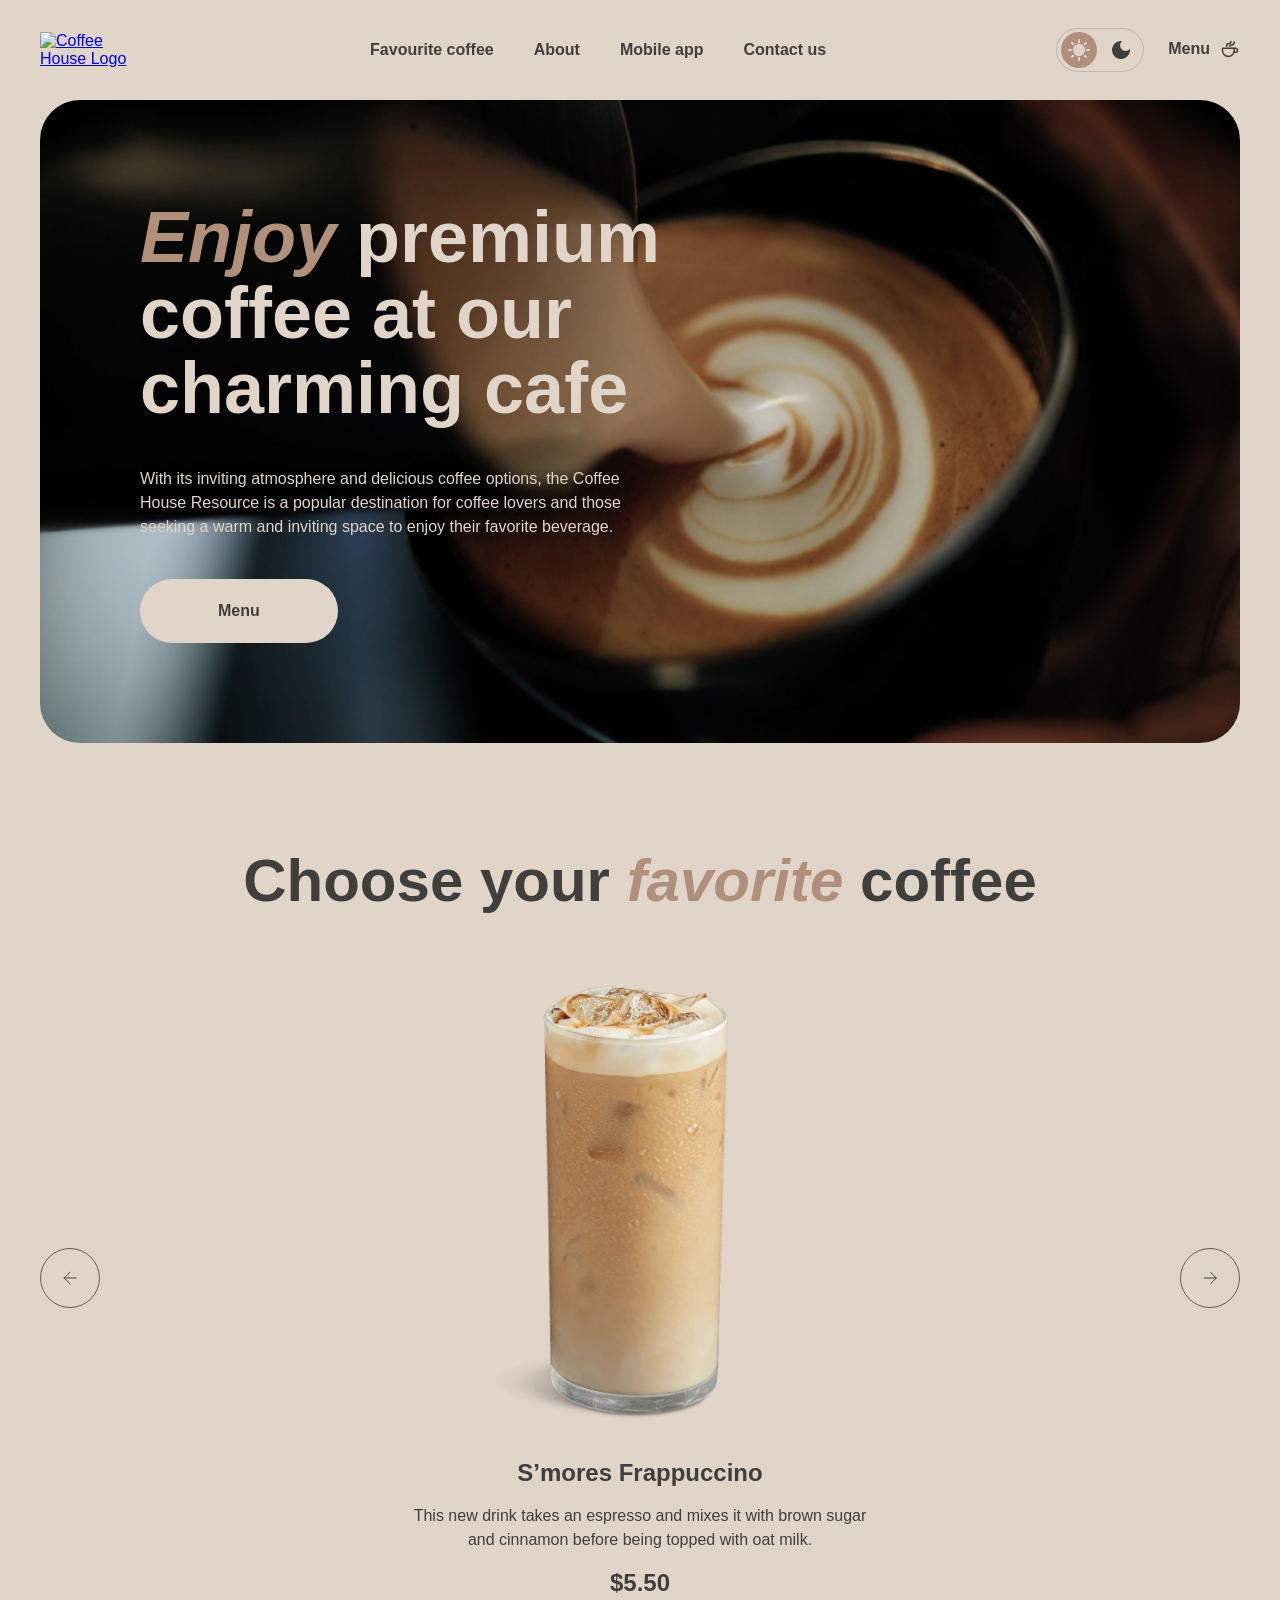
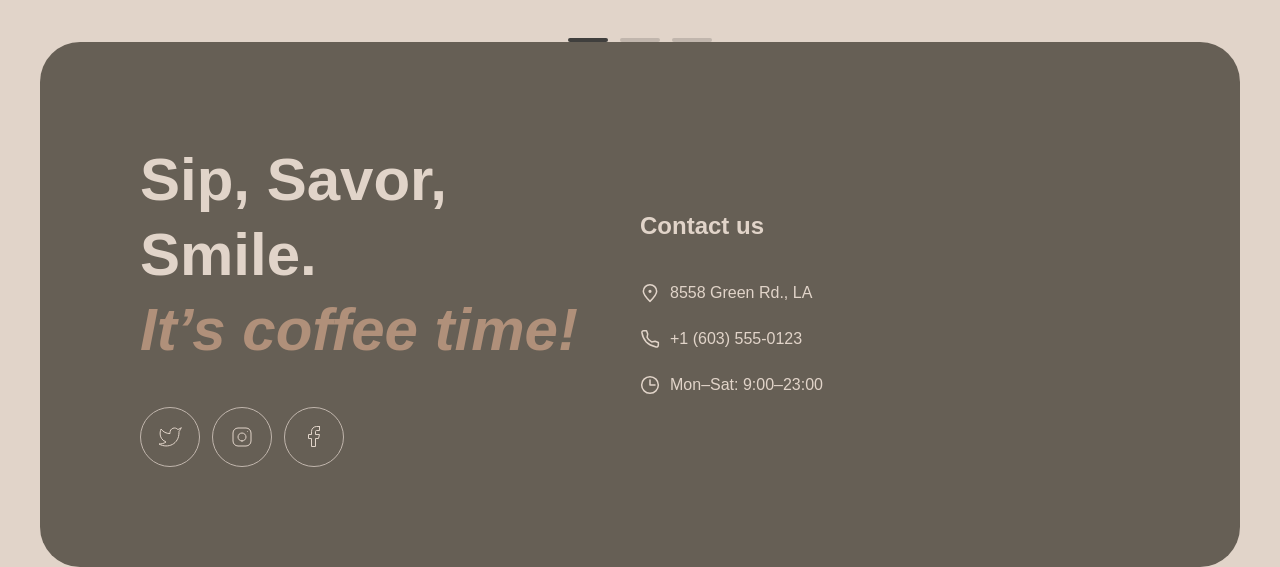
==== index.html @ 52bc0c77 "feat: add slider section" ====
<!doctype html>
<html lang="en">
  <head>
    <meta charset="UTF-8" />
    <meta name="viewport" content="width=device-width, initial-scale=1.0" />
    <title>Coffee House</title>

    <link rel="stylesheet" href="styles/modern-normalize.css" />
    <link rel="stylesheet" href="styles/style.css" />
  </head>
  <body>
    <header class="header container">
      <a href="index.html" class="header_logo">
        <img src="assets/header/logo.svg" alt="Coffee House Logo" />
      </a>

      <nav class="header_nav">
        <ul class="header_nav_list">
          <li class="header_nav_item">
            <a href="#favorite-coffee" class="header_nav_link"
              >Favourite coffee</a
            >
          </li>
          <li class="header_nav_item">
            <a href="#about" class="header_nav_link">About</a>
          </li>
          <li class="header_nav_item">
            <a href="#mobile-app" class="header_nav_link">Mobile app</a>
          </li>
          <li class="header_nav_item">
            <a href="#contacts" class="header_nav_link">Contact us</a>
          </li>
        </ul>
      </nav>

      <div class="header_controls">
        <div
          class="header_theme_switcher"
          role="radiogroup"
          aria-label="Color theme"
        >
          <button
            type="button"
            role="radio"
            aria-checked="true"
            class="header_theme_switcher_btn light_theme_btn"
            aria-label="Light theme"
          >
            <svg
              width="22"
              height="22"
              viewBox="0 0 22 22"
              fill="none"
              xmlns="http://www.w3.org/2000/svg"
            >
              <path
                d="M10 3V1C10 0.45 10.45 0 11 0C11.55 0 12 0.45 12 1V3C12 3.55 11.55 4 11 4C10.45 4 10 3.55 10 3ZM17.36 6.05L18.77 4.63C19.16 4.24 19.16 3.61 18.77 3.22C18.38 2.83 17.75 2.83 17.36 3.22L15.95 4.64C15.56 5.03 15.56 5.66 15.95 6.05C16.34 6.44 16.97 6.44 17.36 6.05ZM21 10H19C18.45 10 18 10.45 18 11C18 11.55 18.45 12 19 12H21C21.55 12 22 11.55 22 11C22 10.45 21.55 10 21 10ZM11 18C10.45 18 10 18.45 10 19V21C10 21.55 10.45 22 11 22C11.55 22 12 21.55 12 21V19C12 18.45 11.55 18 11 18ZM4.64 6.05L3.22 4.64C2.83 4.25 2.83 3.61 3.22 3.23C3.61 2.85 4.25 2.84 4.63 3.23L6.04 4.64C6.43 5.03 6.43 5.67 6.04 6.05C5.65 6.43 5.02 6.44 4.64 6.05ZM15.95 15.95C15.56 16.34 15.56 16.98 15.95 17.36L17.36 18.77C17.75 19.16 18.39 19.16 18.77 18.77C19.16 18.38 19.16 17.74 18.77 17.36L17.36 15.95C16.98 15.56 16.34 15.56 15.95 15.95ZM1 12H3C3.55 12 4 11.55 4 11C4 10.45 3.55 10 3 10H1C0.45 10 0 10.45 0 11C0 11.55 0.45 12 1 12ZM4.64 18.78L6.05 17.37C6.44 16.98 6.44 16.34 6.05 15.96C5.66 15.58 5.02 15.57 4.64 15.96L3.23 17.37C2.84 17.76 2.84 18.4 3.23 18.78C3.61 19.17 4.25 19.17 4.64 18.78ZM11 5C7.69 5 5 7.69 5 11C5 14.31 7.69 17 11 17C14.31 17 17 14.31 17 11C17 7.69 14.31 5 11 5Z"
                fill="currentColor"
              />
            </svg>
          </button>
          <button
            type="button"
            role="radio"
            aria-checked="false"
            class="header_theme_switcher_btn dark_theme_btn"
            aria-label="Dark theme"
          >
            <svg
              width="18"
              height="18"
              viewBox="0 0 18 18"
              fill="none"
              xmlns="http://www.w3.org/2000/svg"
            >
              <path
                d="M9 0C4.03 0 0 4.03 0 9C0 13.97 4.03 18 9 18C13.97 18 18 13.97 18 9C18 8.54 17.96 8.08 17.9 7.64C16.92 9.01 15.32 9.9 13.5 9.9C10.52 9.9 8.1 7.48 8.1 4.5C8.1 2.69 8.99 1.08 10.36 0.0999999C9.92 0.0399999 9.46 0 9 0Z"
                fill="currentColor"
              />
            </svg>
          </button>
        </div>

        <a href="catalog.html" class="header_menu_btn">
          <span class="menu_btn_text">Menu</span>
          <svg
            xmlns="http://www.w3.org/2000/svg"
            width="20"
            height="20"
            viewBox="0 0 20 20"
            fill="none"
          >
            <path
              d="M14.167 9.76667V11.6667C14.167 14.8883 11.5553 17.5 8.33366 17.5C5.112 17.5 2.50033 14.8883 2.50033 11.6667V9.76667C2.50033 9.4353 2.76896 9.16667 3.10033 9.16667H13.567C13.8984 9.16667 14.167 9.4353 14.167 9.76667Z"
              stroke="currentColor"
              stroke-width="1.5"
              stroke-linecap="round"
              stroke-linejoin="round"
            />
            <path
              d="M10.0003 7.50008C10.0003 6.66675 10.5956 5.83341 11.786 5.83341C13.101 5.83341 14.167 4.76743 14.167 3.45246V2.91675"
              stroke="currentColor"
              stroke-width="1.5"
              stroke-linecap="round"
              stroke-linejoin="round"
            />
            <path
              d="M6.66634 7.5V7.08333C6.66634 5.70262 7.78563 4.58333 9.16634 4.58333C10.0868 4.58333 10.833 3.83714 10.833 2.91667V2.5"
              stroke="currentColor"
              stroke-width="1.5"
              stroke-linecap="round"
              stroke-linejoin="round"
            />
            <path
              d="M13.333 9.16675H15.4163C16.5669 9.16675 17.4997 10.0995 17.4997 11.2501C17.4997 12.4007 16.5669 13.3334 15.4163 13.3334H14.1663"
              stroke="currentColor"
              stroke-width="1.5"
              stroke-linecap="round"
              stroke-linejoin="round"
            />
          </svg>
        </a>

        <button type="button" class="header_burger_btn" aria-label="Open menu">
          <svg
            width="42"
            height="42"
            viewBox="1 1 42 42"
            fill="none"
            xmlns="http://www.w3.org/2000/svg"
          >
            <path
              d="M14 18H30"
              stroke="currentColor"
              stroke-width="1.5"
              stroke-linecap="round"
              stroke-linejoin="round"
            />
            <path
              d="M14 26H30"
              stroke="currentColor"
              stroke-width="1.5"
              stroke-linecap="round"
              stroke-linejoin="round"
            />
          </svg>
        </button>
      </div>
    </header>

    <main class="main container">
      <section class="hero">
        <h1 class="hero_title"><em class="accent">Enjoy</em> premium coffee at our charming cafe</h1>
        <p class="hero_text">
          With its inviting atmosphere and delicious coffee options, the Coffee
          House Resource is a popular destination for coffee lovers and those
          seeking a warm and inviting space to enjoy their favorite beverage.
        </p>
        <a href="catalog.html" class="hero_btn">Menu</a>
      </section>

      <section class="slider" id="favorite-coffee">
        <h2 class="slider_title">
          Choose your <em class="accent">favorite</em> coffee
        </h2>
        <div class="slider_box">
          <button type="button" class="slider_arrow" aria-label="Previous coffee">
            <svg
              width="60"
              height="60"
              viewBox="0 0 60 60"
              fill="none"
              xmlns="http://www.w3.org/2000/svg"
            >
              <path
                d="M36.5 30H24M30 36L24 30L30 24"
                stroke="currentColor"
                stroke-linecap="round"
                stroke-linejoin="round"
              />
            </svg>
          </button>
          <div class="slider_card">
            <img
              class="slider_img"
              src="assets/slider/coffee-slider-1.png"
              alt="S’mores Frappuccino"
            />
            <h3 class="slider_name">S’mores Frappuccino</h3>
            <p class="slider_text">
              This new drink takes an espresso and mixes it with brown sugar
              and cinnamon before being topped with oat milk.
            </p>
            <p class="slider_price">$5.50</p>
          </div>
          <button type="button" class="slider_arrow" aria-label="Next coffee">
            <svg
              width="60"
              height="60"
              viewBox="0 0 60 60"
              fill="none"
              xmlns="http://www.w3.org/2000/svg"
            >
              <path
                d="M24 30H36.5M30.5 36L36.5 30L30.5 24"
                stroke="currentColor"
                stroke-linecap="round"
                stroke-linejoin="round"
              />
            </svg>
          </button>
        </div>
        <div class="slider_pagination">
          <span class="slider_control slider_control-active"></span>
          <span class="slider_control"></span>
          <span class="slider_control"></span>
        </div>
      </section>
    </main>

    <footer class="footer" id="contacts">
      <div class="first_column">
        <div class="title">Sip, Savor, Smile.</div>
        <div class="sub_title">It’s coffee time!</div>

        <ul class="social_list">
          <li class="social_item">
            <a
              href="https://twitter.com"
              target="_blank"
              aria-label="Twitter"
              class="social_link"
              ><svg
                xmlns="http://www.w3.org/2000/svg"
                width="24"
                height="24"
                viewBox="0 0 24 24"
                fill="none"
              >
                <path
                  d="M23 3.01006C23 3.01006 20.9821 4.20217 19.86 4.54006C19.2577 3.84757 18.4573 3.35675 17.567 3.13398C16.6767 2.91122 15.7395 2.96725 14.8821 3.29451C14.0247 3.62177 13.2884 4.20446 12.773 4.96377C12.2575 5.72309 11.9877 6.62239 12 7.54006V8.54006C10.2426 8.58562 8.50127 8.19587 6.93101 7.4055C5.36074 6.61513 4.01032 5.44869 3 4.01006C3 4.01006 -1 13.0101 8 17.0101C5.94053 18.408 3.48716 19.109 1 19.0101C10 24.0101 21 19.0101 21 7.51006C20.9991 7.23151 20.9723 6.95365 20.92 6.68006C21.9406 5.67355 23 3.01006 23 3.01006Z"
                  stroke="#E1D4C9"
                  stroke-linecap="round"
                  stroke-linejoin="round"
                /></svg
            ></a>
          </li>
          <li class="social_item">
            <a
              href="https://www.instagram.com"
              target="_blank"
              aria-label="Instagram"
              class="social_link"
              ><svg
                xmlns="http://www.w3.org/2000/svg"
                width="24"
                height="24"
                viewBox="0 0 24 24"
                fill="none"
              >
                <path
                  d="M12 16C14.2091 16 16 14.2091 16 12C16 9.79086 14.2091 8 12 8C9.79086 8 8 9.79086 8 12C8 14.2091 9.79086 16 12 16Z"
                  stroke="#E1D4C9"
                  stroke-linecap="round"
                  stroke-linejoin="round"
                />
                <path
                  d="M3 16V8C3 5.23858 5.23858 3 8 3H16C18.7614 3 21 5.23858 21 8V16C21 18.7614 18.7614 21 16 21H8C5.23858 21 3 18.7614 3 16Z"
                  stroke="#E1D4C9"
                />
                <path
                  d="M17.5 6.51L17.51 6.49889"
                  stroke="#E1D4C9"
                  stroke-linecap="round"
                  stroke-linejoin="round"
                /></svg
            ></a>
          </li>
          <li class="social_item">
            <a
              href="https://www.facebook.com"
              target="_blank"
              aria-label="Facebook"
              class="social_link"
              ><svg
                xmlns="http://www.w3.org/2000/svg"
                width="12"
                height="21"
                viewBox="0 0 12 21"
                fill="none"
              >
                <path
                  d="M11.5 0.5H8.5C7.17392 0.5 5.90215 1.02678 4.96447 1.96447C4.02678 2.90215 3.5 4.17392 3.5 5.5V8.5H0.5V12.5H3.5V20.5H7.5V12.5H10.5L11.5 8.5H7.5V5.5C7.5 5.23478 7.60536 4.98043 7.79289 4.79289C7.98043 4.60536 8.23478 4.5 8.5 4.5H11.5V0.5Z"
                  stroke="#E1D4C9"
                  stroke-linecap="round"
                  stroke-linejoin="round"
                /></svg
            ></a>
          </li>
        </ul>
      </div>
      <div class="second_column">
        <div class="contacts_title">Contact us</div>
        <ul class="contacts_list">
          <li class="contacts_item">
            <a
              href="https://maps.google.com/?q=8558+Green+Rd.,+LA"
              target="_blank"
              class="contacts_link"
              ><svg
                xmlns="http://www.w3.org/2000/svg"
                width="20"
                height="20"
                viewBox="0 0 20 20"
                fill="none"
              >
                <path
                  d="M16.6663 8.33329C16.6663 12.0152 9.99967 18.3333 9.99967 18.3333C9.99967 18.3333 3.33301 12.0152 3.33301 8.33329C3.33301 4.65139 6.31778 1.66663 9.99967 1.66663C13.6816 1.66663 16.6663 4.65139 16.6663 8.33329Z"
                  stroke="#E1D4C9"
                  stroke-width="1.5"
                />
                <path
                  d="M10.0003 9.16667C10.4606 9.16667 10.8337 8.79357 10.8337 8.33333C10.8337 7.8731 10.4606 7.5 10.0003 7.5C9.54009 7.5 9.16699 7.8731 9.16699 8.33333C9.16699 8.79357 9.54009 9.16667 10.0003 9.16667Z"
                  fill="#E1D4C9"
                  stroke="#E1D4C9"
                  stroke-width="1.5"
                  stroke-linecap="round"
                  stroke-linejoin="round"
                />
              </svg>
              <span class="contacts_text">8558 Green Rd., LA</span></a
            >
          </li>
          <li class="contacts_item">
            <a href="tel:+380000000000" class="contacts_link"
              ><svg
                xmlns="http://www.w3.org/2000/svg"
                width="20"
                height="20"
                viewBox="0 0 20 20"
                fill="none"
              >
                <path
                  d="M15.0984 12.2516L11.6665 12.9166C9.34845 11.7531 7.91654 10.4166 7.08321 8.33329L7.72483 4.89154L6.51197 1.66663L3.72946 1.66663C2.60191 1.66663 1.71466 2.59958 1.90108 3.71161C2.29888 6.08454 3.37231 10.0391 6.24987 12.9166C9.27338 15.9401 13.5661 17.3318 16.1378 17.9288C17.299 18.1983 18.3332 17.2908 18.3332 16.0988L18.3332 13.4843L15.0984 12.2516Z"
                  stroke="#E1D4C9"
                  stroke-width="1.5"
                  stroke-linecap="round"
                  stroke-linejoin="round"
                /></svg
              ><span class="contacts_text">+1 (603) 555-0123</span></a
            >
          </li>
          <li class="contacts_item">
            <svg
              xmlns="http://www.w3.org/2000/svg"
              width="20"
              height="20"
              viewBox="0 0 20 20"
              fill="none"
            >
              <g clip-path="url(#clip0_217_1736)">
                <path
                  d="M10 5L10 10L15 10"
                  stroke="#E1D4C9"
                  stroke-width="1.5"
                  stroke-linecap="round"
                  stroke-linejoin="round"
                />
                <path
                  d="M10.0003 18.3333C14.6027 18.3333 18.3337 14.6023 18.3337 9.99996C18.3337 5.39759 14.6027 1.66663 10.0003 1.66663C5.39795 1.66663 1.66699 5.39759 1.66699 9.99996C1.66699 14.6023 5.39795 18.3333 10.0003 18.3333Z"
                  stroke="#E1D4C9"
                  stroke-width="1.5"
                  stroke-linecap="round"
                  stroke-linejoin="round"
                />
              </g>
              <defs>
                <clipPath id="clip0_217_1736">
                  <rect width="20" height="20" fill="white" />
                </clipPath>
              </defs></svg
            ><span class="contacts_text">Mon–Sat: 9:00–23:00</span>
          </li>
        </ul>
      </div>
    </footer>
  </body>
</html>
---- styles/style.css ----
/* normalize margins */
h1,
h2,
h3,
h4,
p {
  margin: 0;
}

button {
  padding: 0;
}

/* Light theme - default */
:root {
  /* text */
  --text-primary: #403f3d;
  --text-inverse: #e1d4c9;
  --text-accent: #b0907a;

  /* bg */
  --bg-page: #e1d4c9;
  --bg-container: #665f55;
  --bg-overlay: rgba(64, 63, 61, 0.8);

  /* border */
  --border-primary: #c1b6ad;
  --border-inverse: #665f55;

  /* typography */
  --font-main: "Inter", sans-serif;
  --fw-normal: 400;
  --fw-semibold: 600;

  --fs-h1: 72px;
  --lh-h1: 105%;
  --fs-h2: 60px;
  --lh-h2: 125%;
  --fs-h3: 24px;
  --lh-h3: 125%;
  --fs-body: 16px;
  --lh-body: 150%;
  --fs-caption: 10px;
  --lh-caption: 140%;
  --fs-burger: 32px;
  --lh-burger: 125%;

  color-scheme: light;
}

/* dark */
[data-theme="dark"] {
  --text-primary: #e1d4c9;
  --text-inverse: #e1d4c9;
  --text-accent: #b0907a;

  --bg-page: #292826;
  --bg-container: #403f3d;
  --bg-overlay: rgba(41, 40, 38, 0.8);

  --border-primary: #665f55;
  --border-inverse: #c1b6ad;

  color-scheme: dark;
}

html {
  scroll-behavior: smooth;
}

body {
  font-family: var(--font-main);
  font-weight: var(--fw-normal);
  background-color: var(--bg-page);
  color: var(--text-primary);
}

.container {
  max-width: 1440px;
  margin: 0 auto;
  padding: 0 40px;
}

/* Header */

header {
  display: flex;
  justify-content: space-between;
  align-items: center;
  height: 100px;
}

.header_logo img {
  width: 100px;
  display: block;
}

.header_nav ul {
  display: flex;
  list-style: none;
  gap: 40px;
  padding: 0;
  margin: 0;
}

header .header_nav ul li a {
  text-decoration: none;
  color: var(--text-primary);
  font-size: var(--fs-body);
  line-height: var(--lh-body);
  font-weight: var(--fw-semibold);
}

header .header_nav ul li a:hover {
  text-decoration: underline;
  text-decoration-thickness: 2px;
  text-underline-offset: 5px;
}

.header_controls {
  display: flex;
  align-items: center;
  gap: 24px;
}

header .header_theme_switcher {
  display: flex;
  justify-content: space-between;
  border: 1px solid var(--border-primary);
  border-radius: 22px;
  align-items: center;
  width: 88px;
  height: 44px;
  padding: 4px;
}

header .header_theme_switcher button {
  display: grid;
  place-items: center;
  width: 36px;
  height: 36px;
  border-radius: 50%;
  background-color: transparent;
  border: none;
  color: var(--text-primary);
  cursor: pointer;
  transition:
    background-color 0.3s,
    color 0.3s;
}

header .header_theme_switcher button:hover:not([aria-checked="true"]) {
  background-color: var(--bg-container);
  color: var(--text-inverse);
}

header .header_theme_switcher button[aria-checked="true"] {
  background-color: var(--text-accent);
  color: var(--text-inverse);
}

.header_menu_btn {
  display: flex;
  align-items: center;
  gap: 10px;
  color: var(--text-primary);
  text-decoration: none;
  border-bottom: 2px solid transparent;
}

.header_menu_btn:hover {
  border-bottom-color: currentColor;
}

.menu_btn_text {
  font-size: var(--fs-body);
  line-height: var(--lh-body);
  font-weight: var(--fw-semibold);
}

/* Footer */

.footer {
  display: flex;
  justify-content: space-between;
  min-height: 450px;
  width: calc(100% - 80px);
  max-width: 1360px;
  margin: 0 auto;
  background-color: var(--bg-container);
  border-radius: 40px;
  align-items: center;
  padding: 100px;
}

footer .first_column,
footer .second_column {
  width: 530px;
}

footer .first_column .title {
  font-size: var(--fs-h2);
  line-height: var(--lh-h2);
  font-weight: var(--fw-semibold);
  color: var(--text-inverse);
}

footer .first_column .sub_title {
  font-size: var(--fs-h2);
  line-height: var(--lh-h2);
  font-weight: var(--fw-semibold);
  font-style: italic;
  color: var(--text-accent);
}

.contacts_title {
  font-size: var(--fs-h3);
  line-height: var(--lh-h3);
  font-weight: var(--fw-semibold);
  color: var(--text-inverse);
}

.contacts_list {
  display: flex;
  flex-direction: column;
  gap: 20px;
  margin: 40px 0 0;
  padding: 0;
  list-style: none;
}

.contacts_item {
  display: flex;
  align-items: center;
  gap: 10px;
  color: var(--text-inverse);
}

.contacts_link {
  display: flex;
  align-items: center;
  gap: 10px;
  color: var(--text-inverse);
  text-decoration: none;
  border-bottom: 2px solid transparent;
}

.contacts_link:hover {
  border-bottom-color: currentColor;
}

.contacts_text {
  font-size: var(--fs-body);
  line-height: var(--lh-body);
}

.social_list {
  display: flex;
  list-style: none;
  gap: 12px;
  margin: 40px 0 0;
  padding: 0;
}

.social_list li a {
  display: grid;
  place-items: center;
  border: 1px solid var(--border-primary);
  border-radius: 50%;
  width: 60px;
  height: 60px;
  transition:
    background-color 0.3s,
    border-color 0.3s;
}

.social_list li a:hover {
  background-color: var(--text-accent);
  border-color: var(--text-accent);
}

/* Hero */

.hero {
  display: flex;
  flex-direction: column;
  align-items: flex-start;
  gap: 40px;
  padding: 100px;
  border-radius: 40px;
  background: var(--bg-container) url("../assets/hero/hero-bg.jpg") center / cover no-repeat;
}

.hero_title {
  width: 100%;
  max-width: 530px;
  font-size: var(--fs-h1);
  line-height: var(--lh-h1);
  font-weight: var(--fw-semibold);
  color: var(--text-inverse);
}

.accent {
  font-style: italic;
  color: var(--text-accent);
}

.hero_text {
  width: 100%;
  max-width: 530px;
  font-size: var(--fs-body);
  line-height: var(--lh-body);
  color: var(--text-inverse);
}

.hero_btn {
  padding: 20px 78px;
  border-radius: 32px;
  background-color: var(--text-inverse);
  color: var(--text-primary);
  font-size: var(--fs-body);
  line-height: var(--lh-body);
  font-weight: var(--fw-semibold);
  text-decoration: none;
  cursor: pointer;
}

/* Slider */

.slider {
  display: flex;
  flex-direction: column;
  align-items: center;
  margin-top: 100px;
}

.slider_title {
  font-size: var(--fs-h2);
  line-height: var(--lh-h2);
  font-weight: var(--fw-semibold);
  color: var(--text-primary);
  text-align: center;
}

.slider_box {
  display: flex;
  justify-content: space-between;
  align-items: center;
  width: 100%;
  margin-top: 40px;
}

.slider_card {
  display: flex;
  flex-direction: column;
  align-items: center;
  width: 480px;
  text-align: center;
}

.slider_img {
  width: 480px;
  height: 480px;
}

.slider_name {
  margin-top: 20px;
  font-size: var(--fs-h3);
  line-height: var(--lh-h3);
  font-weight: var(--fw-semibold);
  color: var(--text-primary);
}

.slider_text {
  margin-top: 16px;
  font-size: var(--fs-body);
  line-height: var(--lh-body);
  color: var(--text-primary);
}

.slider_price {
  margin-top: 16px;
  font-size: var(--fs-h3);
  line-height: var(--lh-h3);
  font-weight: var(--fw-semibold);
  color: var(--text-primary);
}

.slider_arrow {
  display: grid;
  place-items: center;
  width: 60px;
  height: 60px;
  border: 1px solid var(--border-inverse);
  border-radius: 50%;
  background-color: transparent;
  color: var(--text-primary);
  cursor: pointer;
  transition:
    background-color 0.3s,
    border-color 0.3s,
    color 0.3s;
}

.slider_arrow svg {
  width: 100%;
  height: 100%;
  display: block;
}

.slider_arrow:hover {
  background-color: var(--bg-container);
  border-color: var(--bg-container);
  color: var(--text-inverse);
}

.slider_pagination {
  display: flex;
  gap: 12px;
  margin-top: 40px;
}

.slider_control {
  width: 40px;
  height: 4px;
  border-radius: 2px;
  background-color: var(--border-primary);
}

.slider_control-active {
  background-color: var(--text-primary);
}

/* adaptive */

.header_burger_btn {
  display: none;
  place-items: center;
  width: 44px;
  height: 44px;
  border: 1px solid var(--border-inverse);
  border-radius: 50%;
  background-color: transparent;
  color: var(--text-primary);
  cursor: pointer;
}

@media (max-width: 768px) {
  .header_nav,
  .header_menu_btn {
    display: none;
  }

  .header_burger_btn {
    display: grid;
  }

  header .header_theme_switcher {
    width: 104px;
    height: 52px;
    border-radius: 26px;
  }

  header .header_theme_switcher button {
    width: 44px;
    height: 40px;
    border-radius: 20px;
  }

  .hero {
    padding: 100px 60px;
  }

  .footer {
    flex-direction: column;
    justify-content: flex-start;
    align-items: stretch;
    gap: 100px;
    padding: 100px 60px 80px;
  }

  footer .first_column,
  footer .second_column {
    width: 100%;
  }
}

@media (max-width: 380px) {
  :root {
    --fs-h1: 42px;
    --lh-h1: 115%;
    --fs-h2: 32px;
  }

  .container {
    padding: 0 16px;
  }

  .header_controls {
    gap: 12px;
  }

  .slider_arrow {
    display: none;
  }

  .slider_card {
    width: 100%;
  }

  .slider_img {
    width: 100%;
    height: auto;
  }

  .hero {
    padding: 60px 16px;
  }

  .footer {
    width: calc(100% - 32px);
    padding: 60px 16px 64px;
  }
}
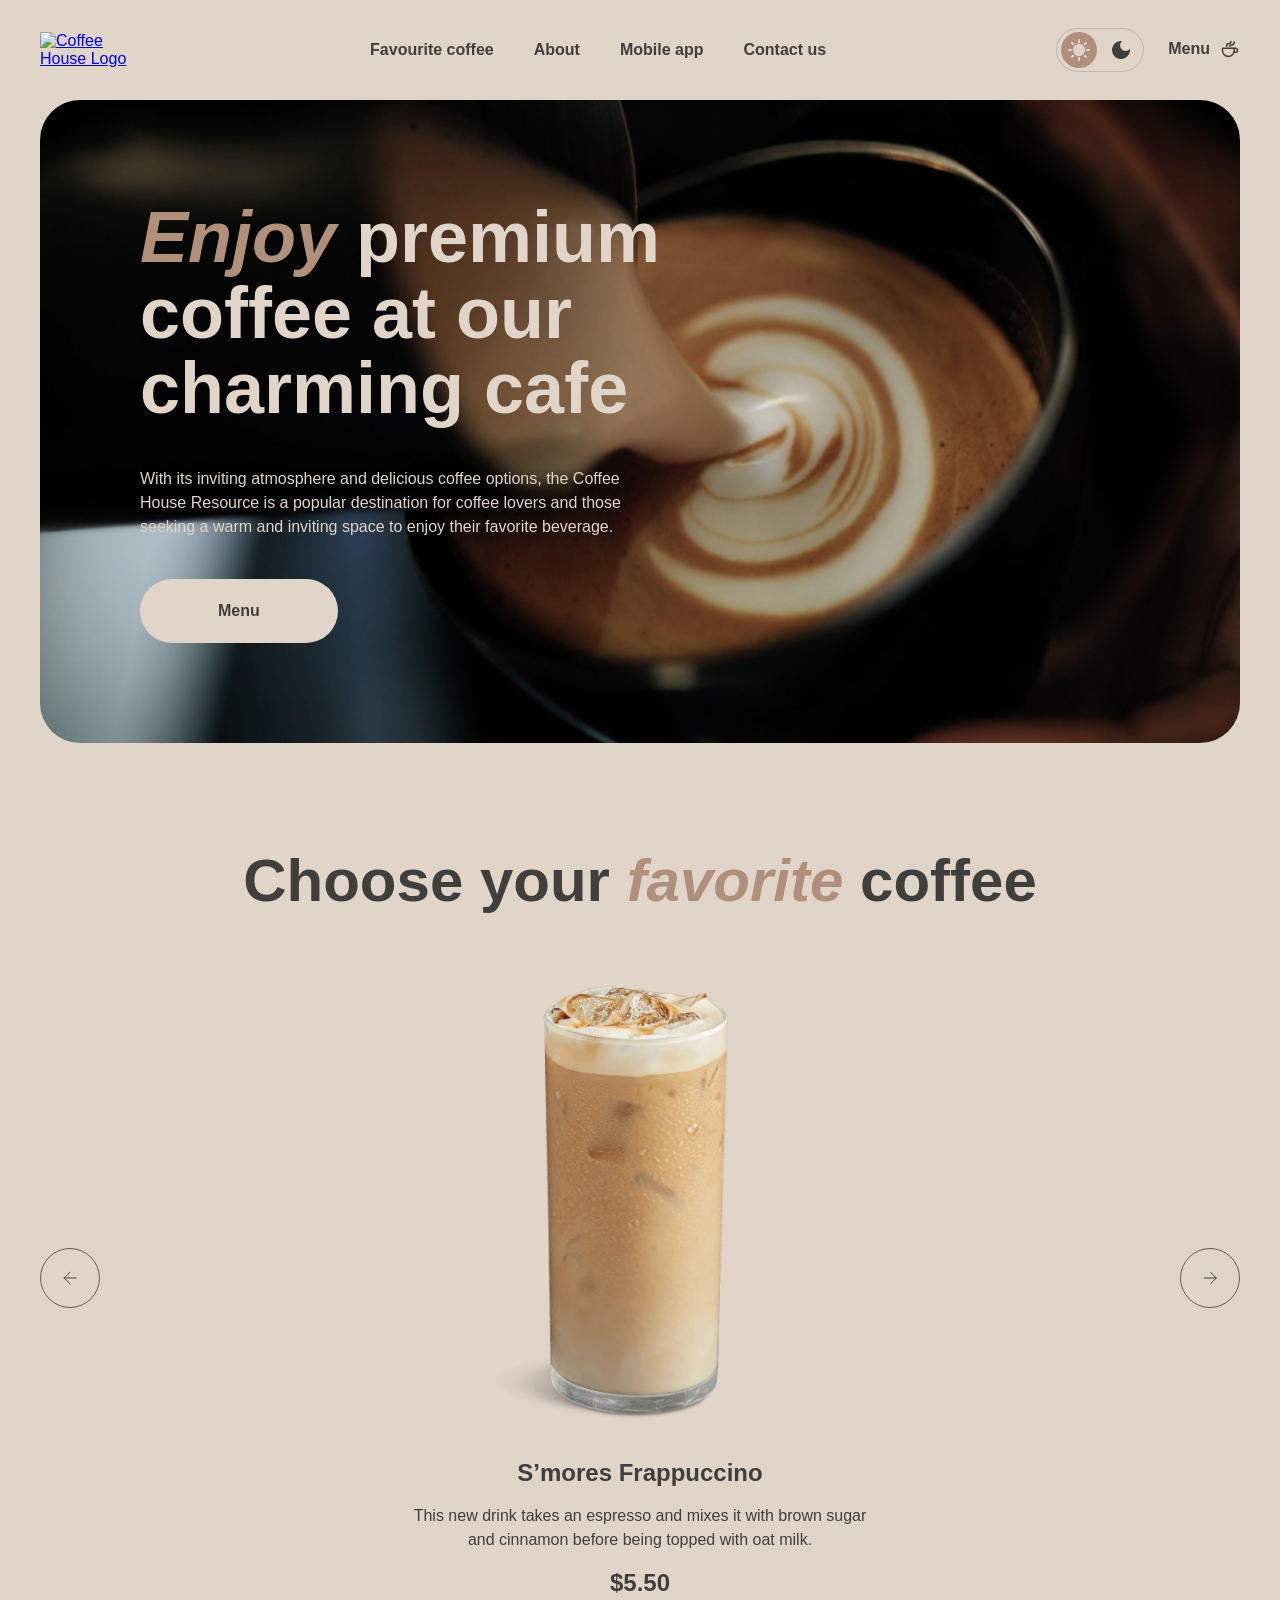
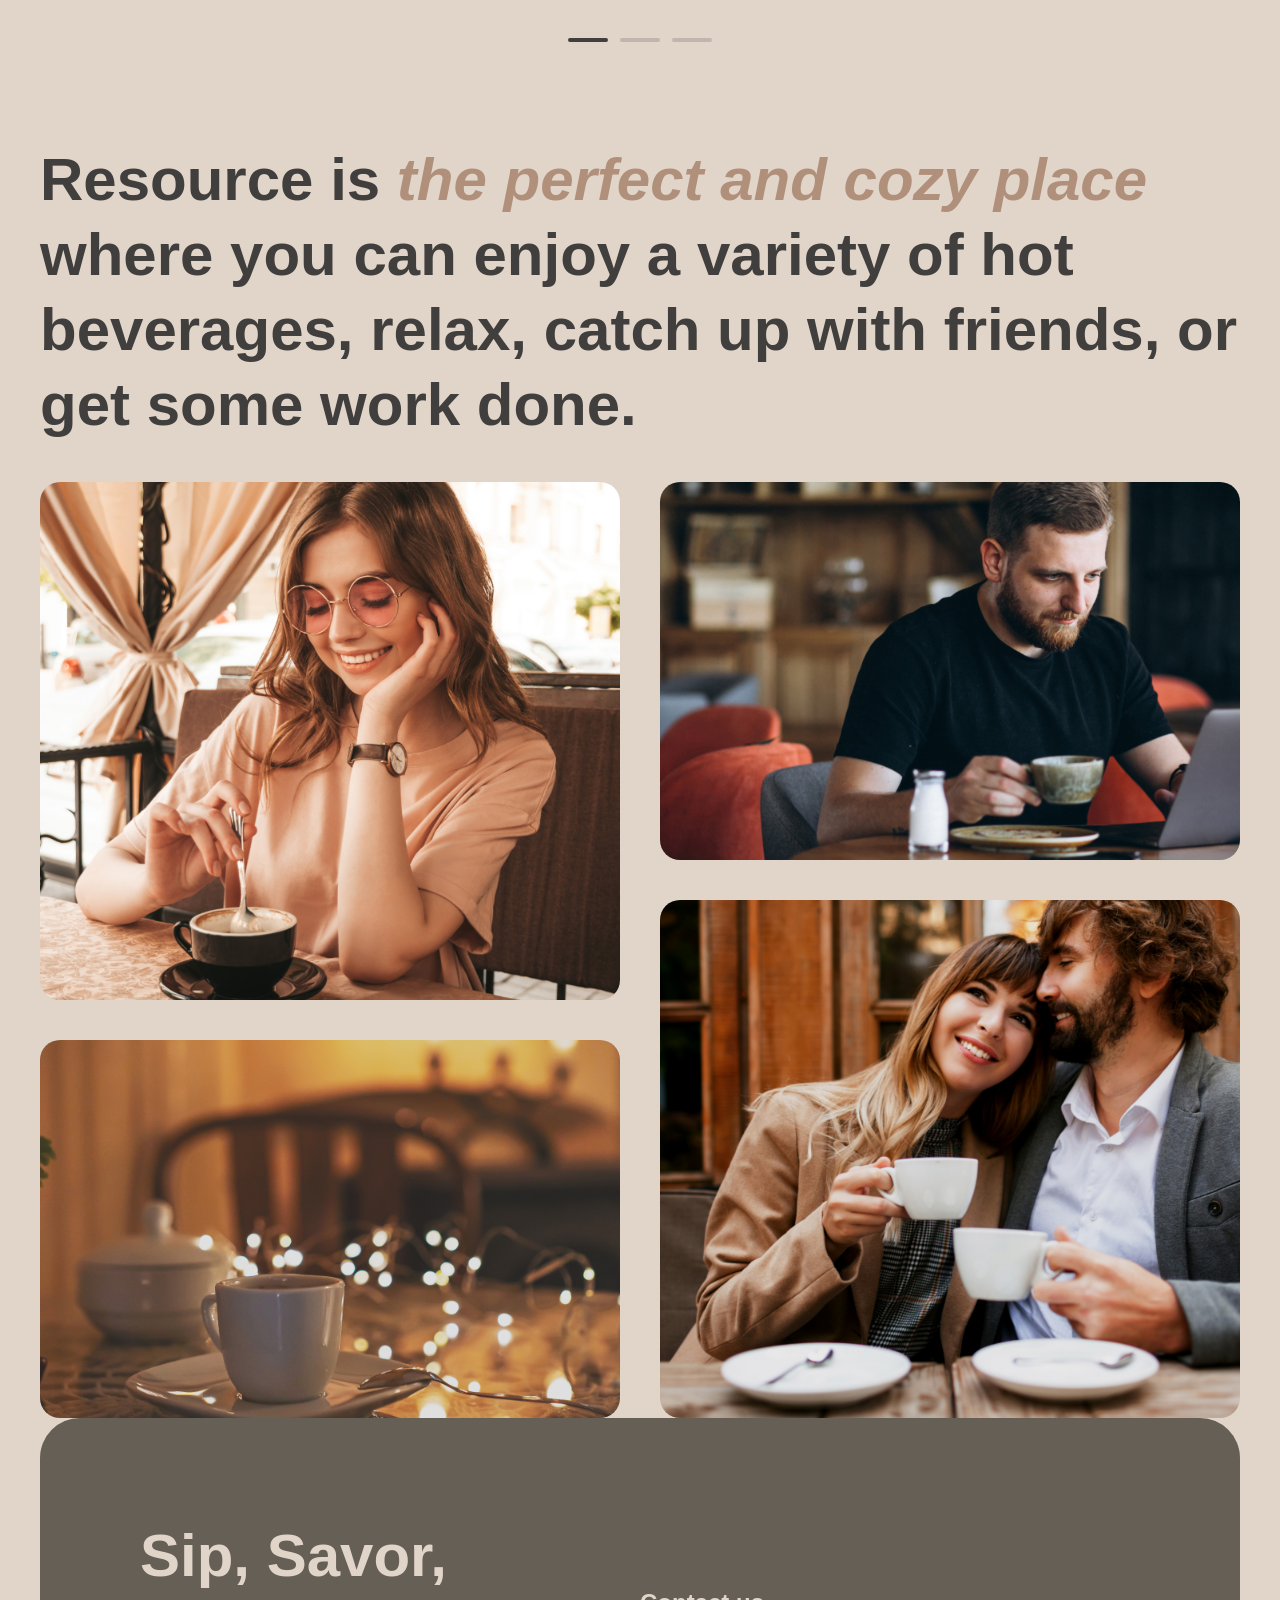
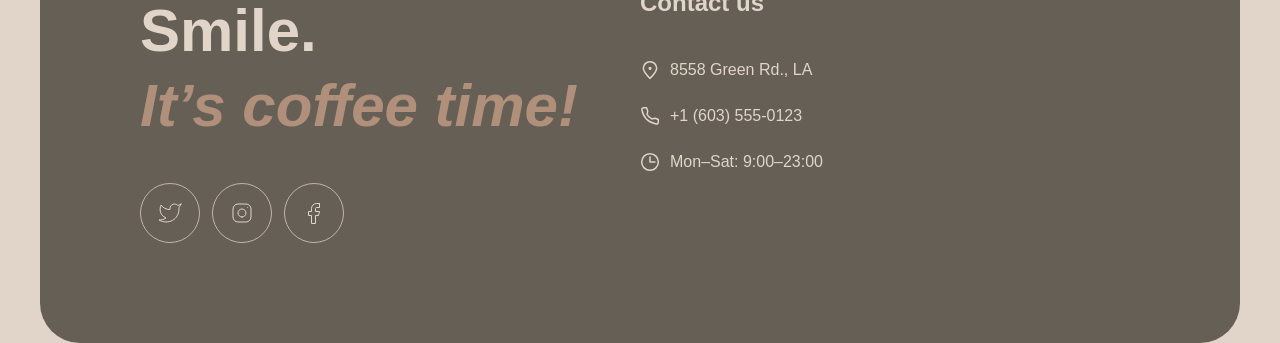
==== commit 4325dc44: "feat: add about section with flex adaptive" ====
--- a/index.html
+++ b/index.html
@@ -150,7 +150,9 @@
 
     <main class="main container">
       <section class="hero">
-        <h1 class="hero_title"><em class="accent">Enjoy</em> premium coffee at our charming cafe</h1>
+        <h1 class="hero_title">
+          <em class="accent">Enjoy</em> premium coffee at our charming cafe
+        </h1>
         <p class="hero_text">
           With its inviting atmosphere and delicious coffee options, the Coffee
           House Resource is a popular destination for coffee lovers and those
@@ -164,7 +166,11 @@
           Choose your <em class="accent">favorite</em> coffee
         </h2>
         <div class="slider_box">
-          <button type="button" class="slider_arrow" aria-label="Previous coffee">
+          <button
+            type="button"
+            class="slider_arrow"
+            aria-label="Previous coffee"
+          >
             <svg
               width="60"
               height="60"
@@ -188,8 +194,8 @@
             />
             <h3 class="slider_name">S’mores Frappuccino</h3>
             <p class="slider_text">
-              This new drink takes an espresso and mixes it with brown sugar
-              and cinnamon before being topped with oat milk.
+              This new drink takes an espresso and mixes it with brown sugar and
+              cinnamon before being topped with oat milk.
             </p>
             <p class="slider_price">$5.50</p>
           </div>
@@ -214,6 +220,40 @@
           <span class="slider_control slider_control-active"></span>
           <span class="slider_control"></span>
           <span class="slider_control"></span>
+        </div>
+      </section>
+
+      <section class="about" id="about">
+        <h2 class="about_title">
+          Resource is <em class="accent">the perfect and cozy place</em> where
+          you can enjoy a variety of hot beverages, relax, catch up with
+          friends, or get some work done.
+        </h2>
+        <div class="about_gallery">
+          <div class="about_column">
+            <img
+              class="about_img about_img_tall"
+              src="assets/about/about-1.jpg"
+              alt="Coffee"
+            />
+            <img
+              class="about_img about_img_short"
+              src="assets/about/about-2.jpg"
+              alt="Coffee"
+            />
+          </div>
+          <div class="about_column">
+            <img
+              class="about_img about_img_short"
+              src="assets/about/about-3.jpg"
+              alt="Coffee"
+            />
+            <img
+              class="about_img about_img_tall"
+              src="assets/about/about-4.jpg"
+              alt="Coffee"
+            />
+          </div>
         </div>
       </section>
     </main>
--- a/styles/style.css
+++ b/styles/style.css
@@ -288,7 +288,8 @@
   gap: 40px;
   padding: 100px;
   border-radius: 40px;
-  background: var(--bg-container) url("../assets/hero/hero-bg.jpg") center / cover no-repeat;
+  background: var(--bg-container) url("../assets/hero/hero-bg.jpg") center /
+    cover no-repeat;
 }
 
 .hero_title {
@@ -431,6 +432,47 @@
   background-color: var(--text-primary);
 }
 
+/* About */
+
+.about {
+  margin-top: 100px;
+}
+
+.about_title {
+  font-size: var(--fs-h2);
+  line-height: var(--lh-h2);
+  font-weight: var(--fw-semibold);
+  color: var(--text-primary);
+}
+
+.about_gallery {
+  display: flex;
+  gap: 40px;
+  margin-top: 40px;
+}
+
+.about_column {
+  display: flex;
+  flex-direction: column;
+  gap: 40px;
+  flex: 1;
+}
+
+.about_img {
+  display: block;
+  width: 100%;
+  object-fit: cover;
+  border-radius: 20px;
+}
+
+.about_img_tall {
+  aspect-ratio: 660 / 590;
+}
+
+.about_img_short {
+  aspect-ratio: 660 / 430;
+}
+
 /* adaptive */
 
 .header_burger_btn {
@@ -513,6 +555,18 @@
     height: auto;
   }
 
+  .about_gallery {
+    flex-direction: column;
+  }
+
+  .about_img {
+    aspect-ratio: 5 / 7;
+  }
+
+  .about_img_short {
+    display: none;
+  }
+
   .hero {
     padding: 60px 16px;
   }
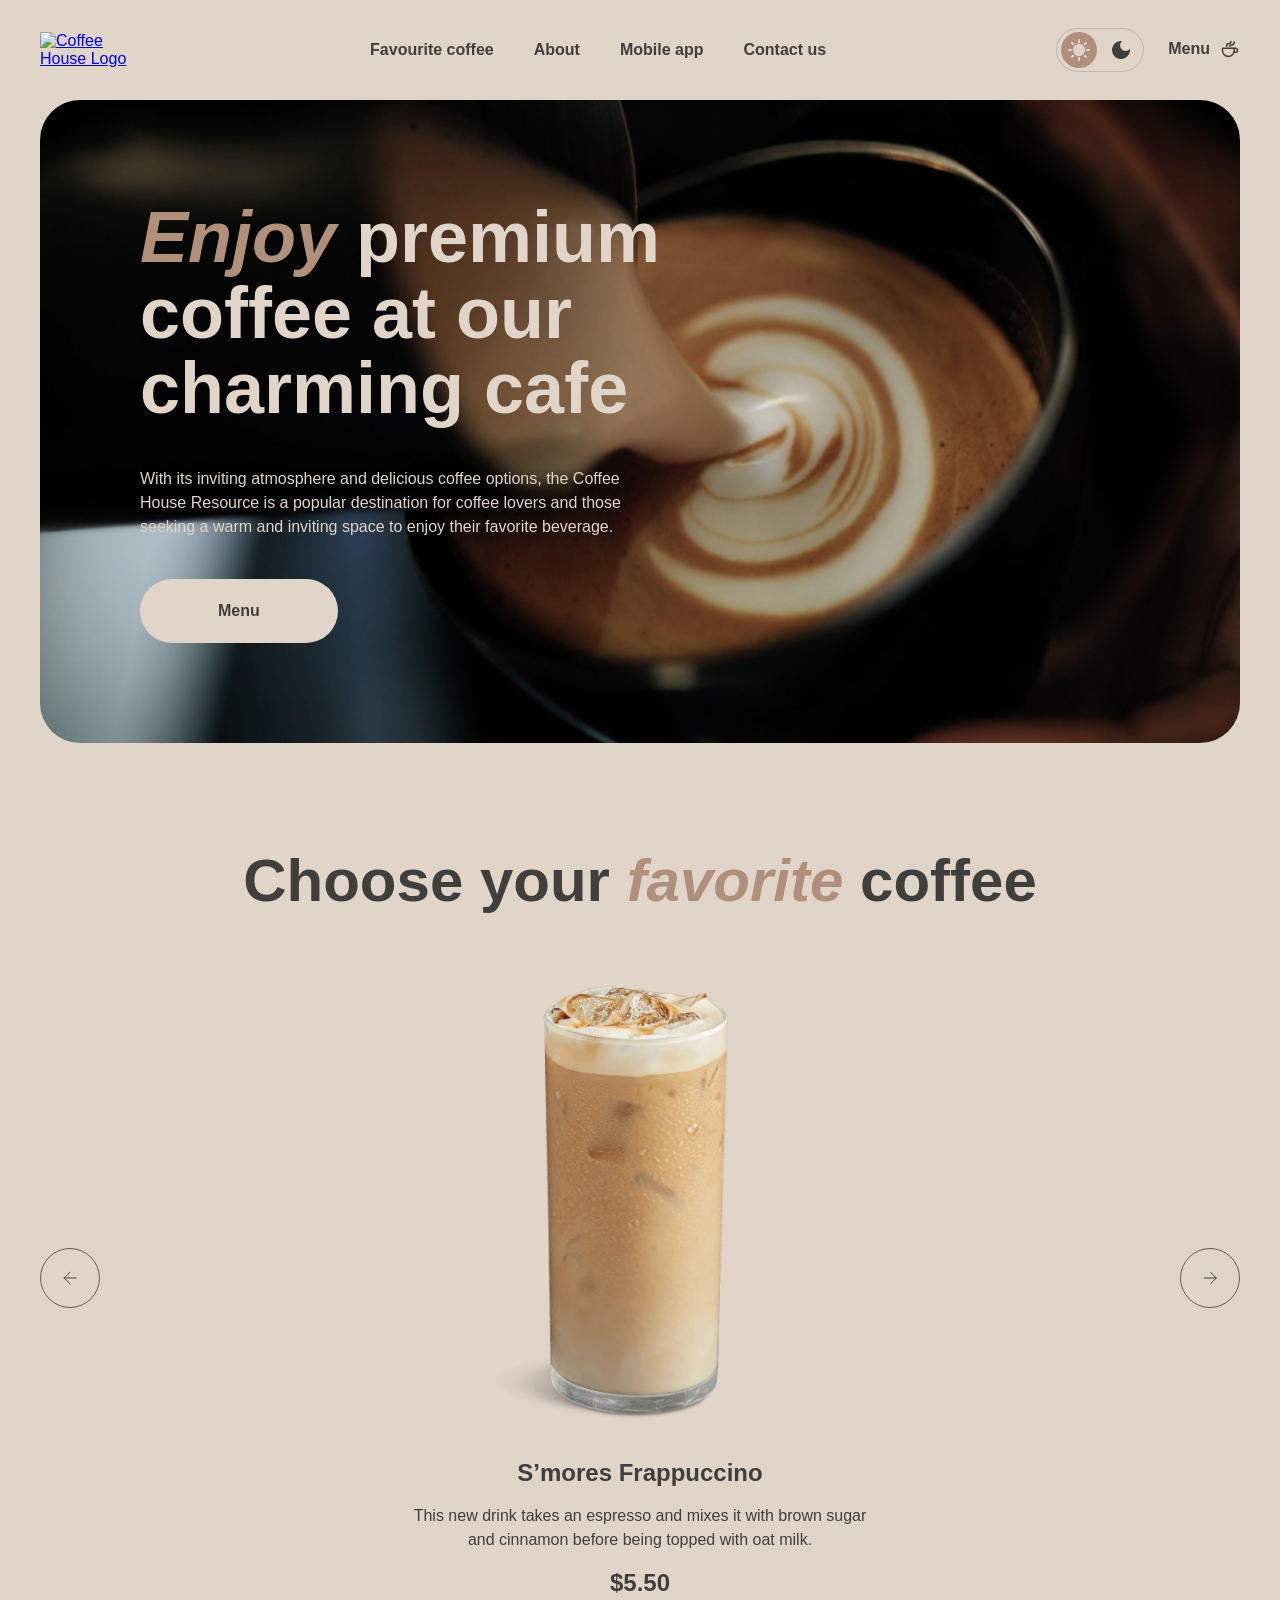
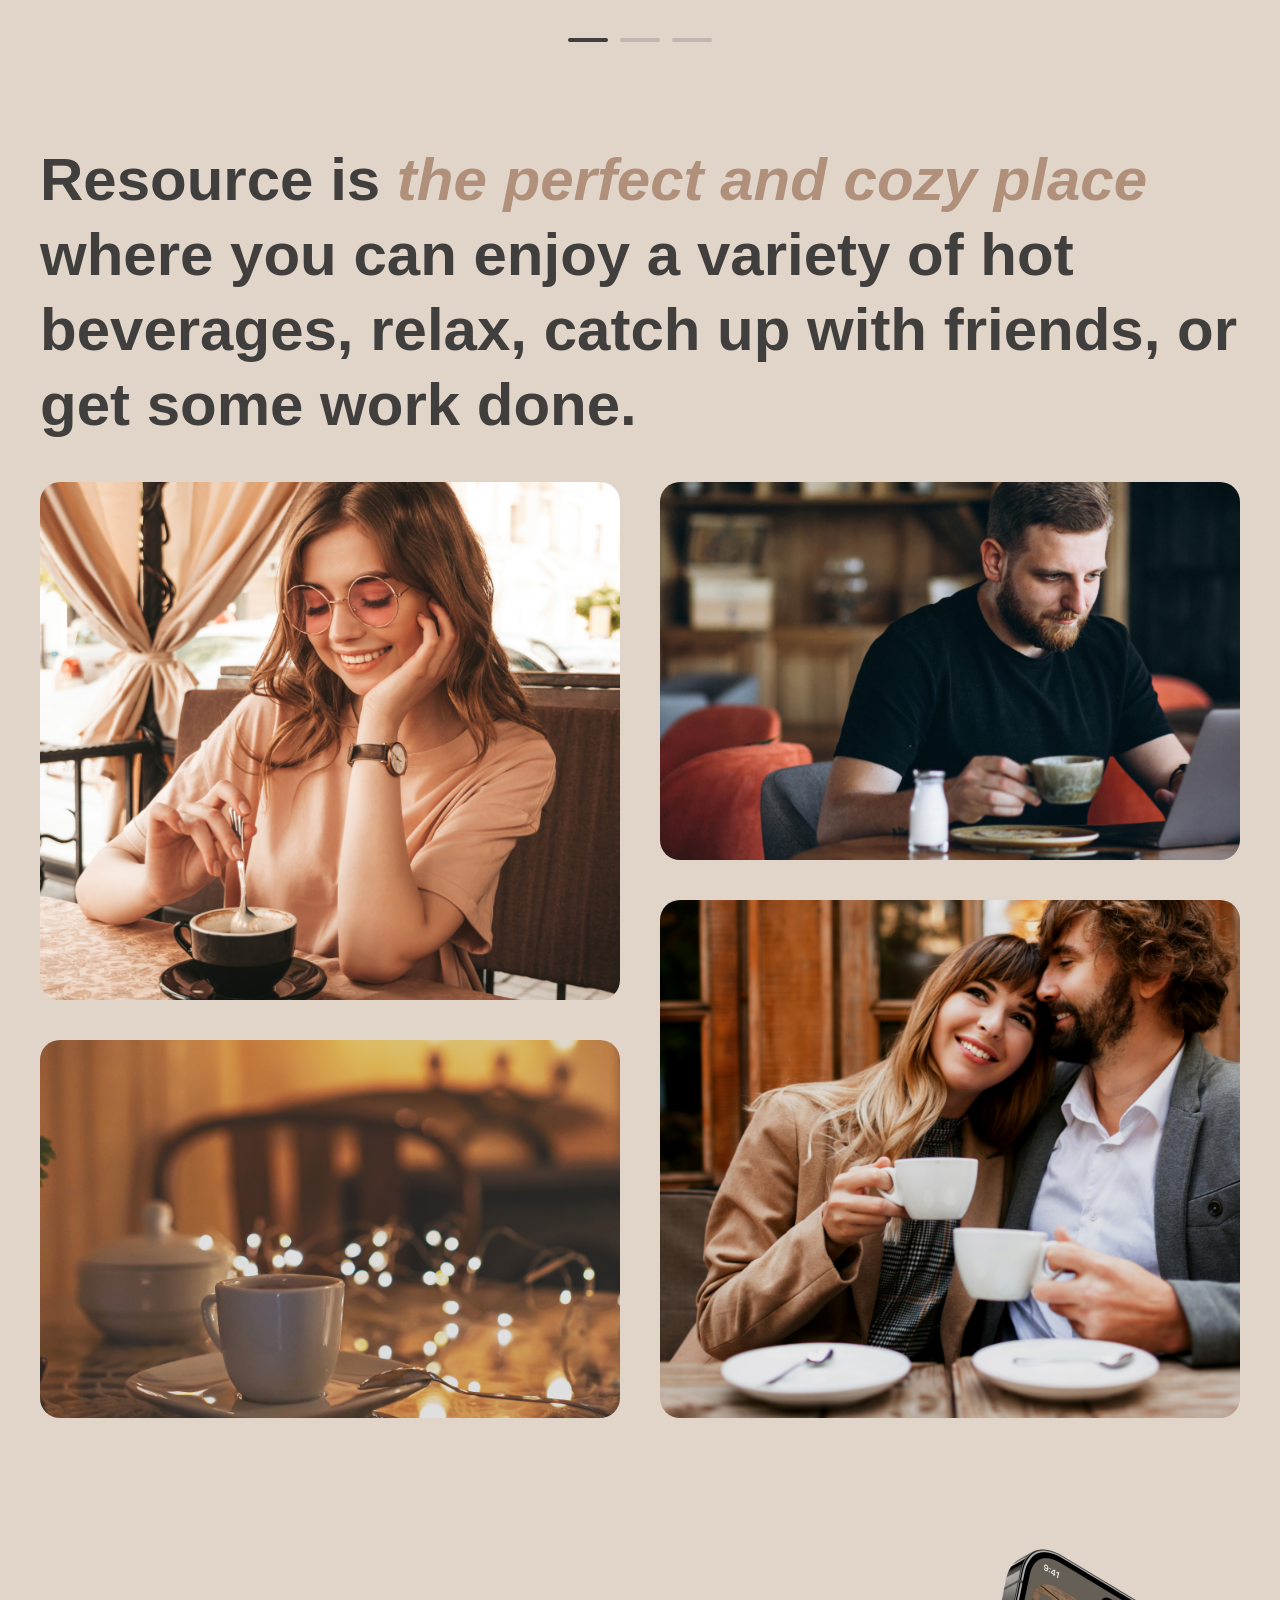
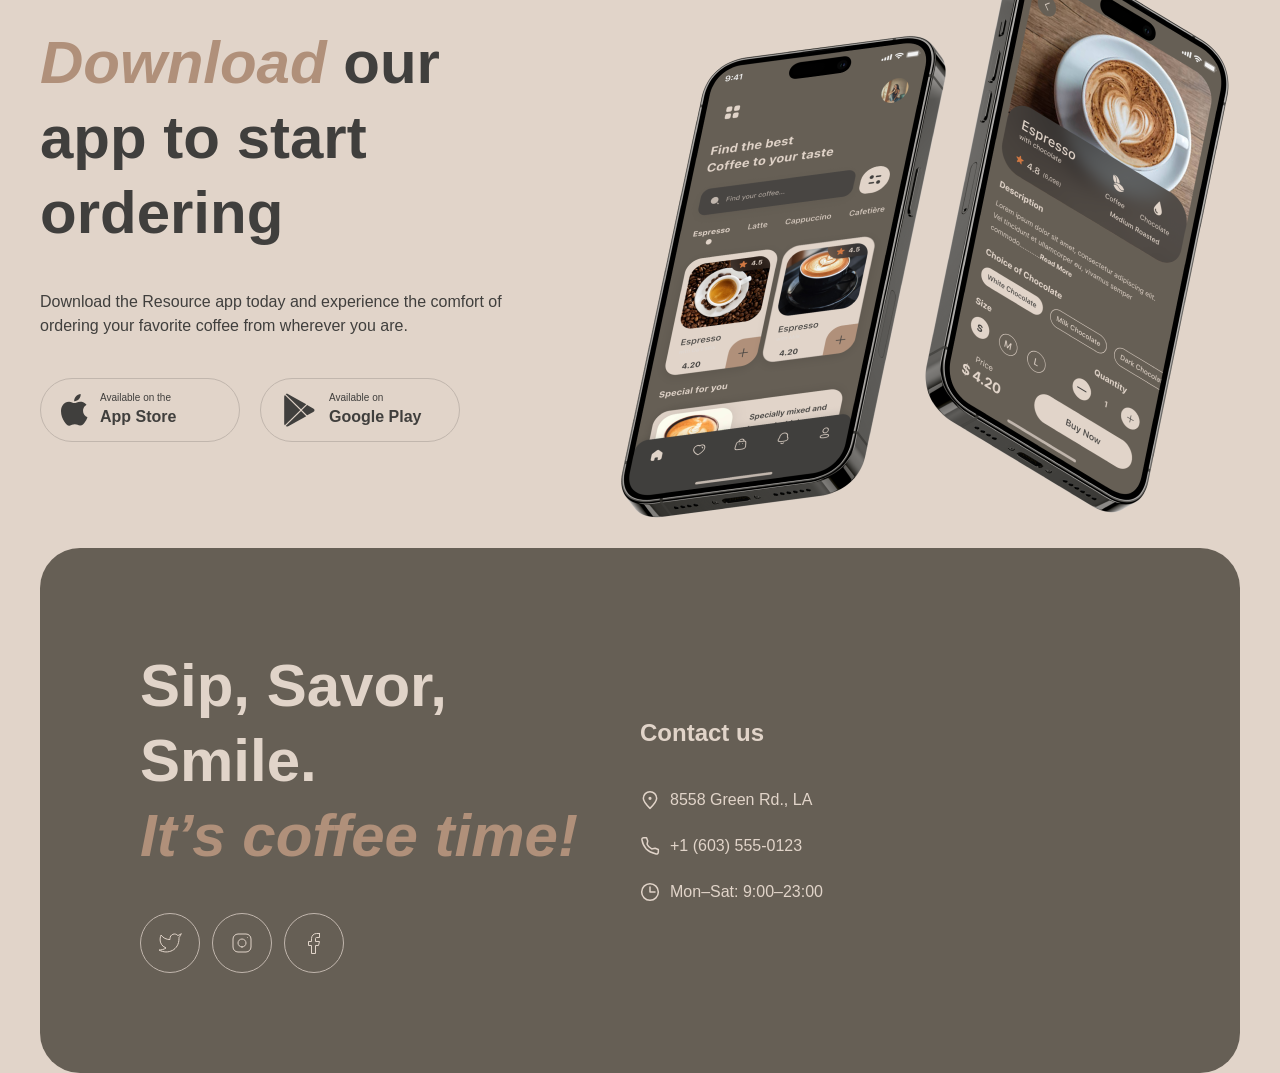
==== commit 35a24c48: "feat: add app section with adaptive" ====
--- a/index.html
+++ b/index.html
@@ -256,6 +256,89 @@
           </div>
         </div>
       </section>
+
+      <section class="app" id="mobile-app">
+        <div class="app_content">
+          <h2 class="app_title">
+            <em class="accent">Download</em> our app to start ordering
+          </h2>
+          <p class="app_text">
+            Download the Resource app today and experience the comfort of
+            ordering your favorite coffee from wherever you are.
+          </p>
+          <div class="app_buttons">
+            <a
+              href="https://www.apple.com/app-store/"
+              target="_blank"
+              class="app_btn"
+            >
+              <span class="app_btn_icon">
+                <svg
+                  width="27"
+                  height="32"
+                  viewBox="0 0 27 32"
+                  fill="none"
+                  xmlns="http://www.w3.org/2000/svg"
+                >
+                  <path
+                    d="M22.0578 16.8306C22.021 12.8323 25.4156 10.8871 25.5708 10.7966C23.6483 8.06361 20.6684 7.69021 19.6213 7.66043C17.1185 7.40364 14.6909 9.12057 13.4159 9.12057C12.1156 9.12057 10.1523 7.68524 8.03638 7.72742C5.31352 7.76836 2.76624 9.30541 1.36919 11.6922C-1.51399 16.5589 0.636305 23.7107 3.39861 27.6446C4.7804 29.5711 6.39503 31.7223 8.50843 31.6466C10.576 31.5635 11.3483 30.3614 13.8435 30.3614C16.3157 30.3614 17.0409 31.6466 19.1963 31.5982C21.4153 31.5635 22.8124 29.6629 24.1458 27.719C25.7426 25.5108 26.3839 23.3361 26.4093 23.2245C26.3572 23.2071 22.0998 21.6229 22.0578 16.8306Z"
+                    fill="#403F3D"
+                  />
+                  <path
+                    d="M17.9863 5.07263C19.0983 3.71671 19.8592 1.872 19.648 0C18.0384 0.0694711 16.0256 1.08549 14.8664 2.41164C13.8409 3.58025 12.9248 5.49566 13.1615 7.29695C14.9695 7.42845 16.8259 6.40747 17.9863 5.07263Z"
+                    fill="#403F3D"
+                  />
+                </svg>
+              </span>
+              <span class="app_btn_labels">
+                <span class="app_btn_caption">Available on the</span>
+                <span class="app_btn_name">App Store</span>
+              </span>
+            </a>
+            <a
+              href="https://play.google.com/store"
+              target="_blank"
+              class="app_btn"
+            >
+              <span class="app_btn_icon">
+                <svg
+                  width="36"
+                  height="36"
+                  viewBox="0 0 36 36"
+                  fill="none"
+                  xmlns="http://www.w3.org/2000/svg"
+                >
+                  <path
+                    d="M3.7558 3.20297C3.39335 3.57289 3.18359 4.14884 3.18359 4.89471V31.4994C3.18359 32.2453 3.39335 32.8212 3.7558 33.1911L3.84525 33.2723L19.1359 18.37V18.0181L3.84525 3.11575L3.7558 3.20297Z"
+                    fill="#403F3D"
+                  />
+                  <path
+                    d="M26.0776 23.34L20.9863 18.37V18.0181L26.0837 13.0482L26.1979 13.1128L32.2345 16.4617C33.9573 17.4121 33.9573 18.976 32.2345 19.9324L26.1979 23.2753L26.0776 23.34V23.34Z"
+                    fill="#403F3D"
+                  />
+                  <path
+                    d="M25.2733 24.2007L20.0617 19.1195L4.68164 34.1166C5.25384 34.7031 6.18695 34.7737 7.24807 34.1873L25.2733 24.2007"
+                    fill="#403F3D"
+                  />
+                  <path
+                    d="M25.2733 12.1876L7.24807 2.20103C6.18695 1.62058 5.25384 1.69125 4.68164 2.27772L20.0617 17.2688L25.2733 12.1876Z"
+                    fill="#403F3D"
+                  />
+                </svg>
+              </span>
+              <span class="app_btn_labels">
+                <span class="app_btn_caption">Available on</span>
+                <span class="app_btn_name">Google Play</span>
+              </span>
+            </a>
+          </div>
+        </div>
+        <img
+          class="app_screens"
+          src="assets/app/mobile-screens.png"
+          alt="Mobile screens"
+        />
+      </section>
     </main>
 
     <footer class="footer" id="contacts">
--- a/styles/style.css
+++ b/styles/style.css
@@ -473,6 +473,90 @@
   aspect-ratio: 660 / 430;
 }
 
+/* App */
+
+.app {
+  display: flex;
+  justify-content: space-between;
+  align-items: center;
+  gap: 100px;
+  margin-top: 100px;
+}
+
+.app_content {
+  max-width: 630px;
+}
+
+.app_title {
+  font-size: var(--fs-h2);
+  line-height: var(--lh-h2);
+  font-weight: var(--fw-semibold);
+  color: var(--text-primary);
+}
+
+.app_text {
+  margin-top: 40px;
+  font-size: var(--fs-body);
+  line-height: var(--lh-body);
+  color: var(--text-primary);
+}
+
+.app_buttons {
+  display: flex;
+  gap: 20px;
+  margin-top: 40px;
+}
+
+.app_btn {
+  display: flex;
+  align-items: center;
+  gap: 12px;
+  width: 200px;
+  height: 64px;
+  padding: 0 20px;
+  border: 1px solid var(--border-primary);
+  border-radius: 32px;
+  background-color: transparent;
+  color: var(--text-primary);
+  text-decoration: none;
+  transition:
+    background-color 0.3s,
+    border-color 0.3s,
+    color 0.3s;
+}
+
+.app_btn:hover {
+  background-color: var(--bg-container);
+  border-color: var(--bg-container);
+  color: var(--text-inverse);
+}
+
+.app_btn_icon {
+  display: grid;
+  place-items: center;
+}
+
+.app_btn_labels {
+  display: flex;
+  flex-direction: column;
+}
+
+.app_btn_caption {
+  font-size: var(--fs-caption);
+  line-height: var(--lh-caption);
+}
+
+.app_btn_name {
+  font-size: var(--fs-body);
+  line-height: var(--lh-body);
+  font-weight: var(--fw-semibold);
+}
+
+.app_screens {
+  width: 630px;
+  height: 630px;
+}
+
 /* adaptive */
 
 .header_burger_btn {
@@ -525,6 +609,17 @@
   footer .second_column {
     width: 100%;
   }
+
+  .app {
+    flex-direction: column;
+    align-items: flex-start;
+    gap: 40px;
+  }
+
+  .app_screens {
+    width: 100%;
+    height: auto;
+  }
 }
 
 @media (max-width: 380px) {
@@ -555,6 +650,10 @@
     height: auto;
   }
 
+  .app_buttons {
+    flex-direction: column;
+  }
+
   .about_gallery {
     flex-direction: column;
   }
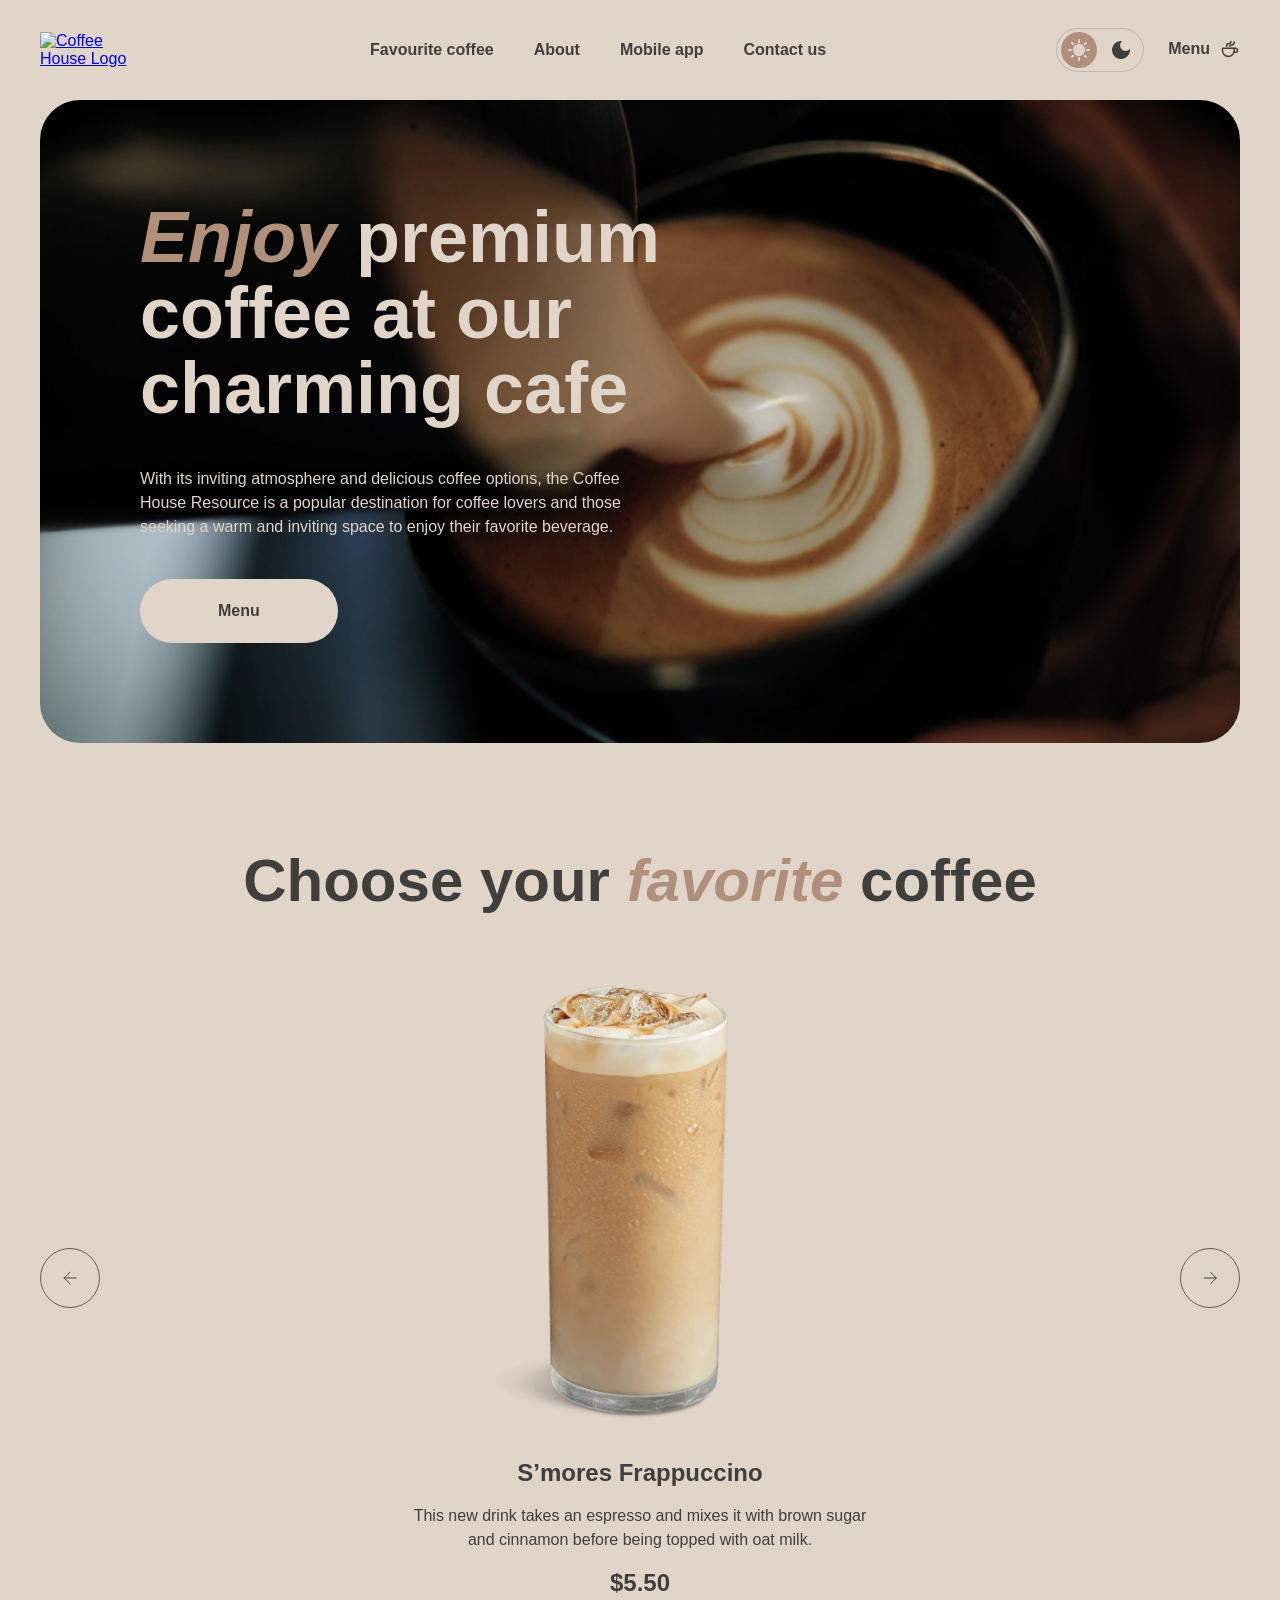
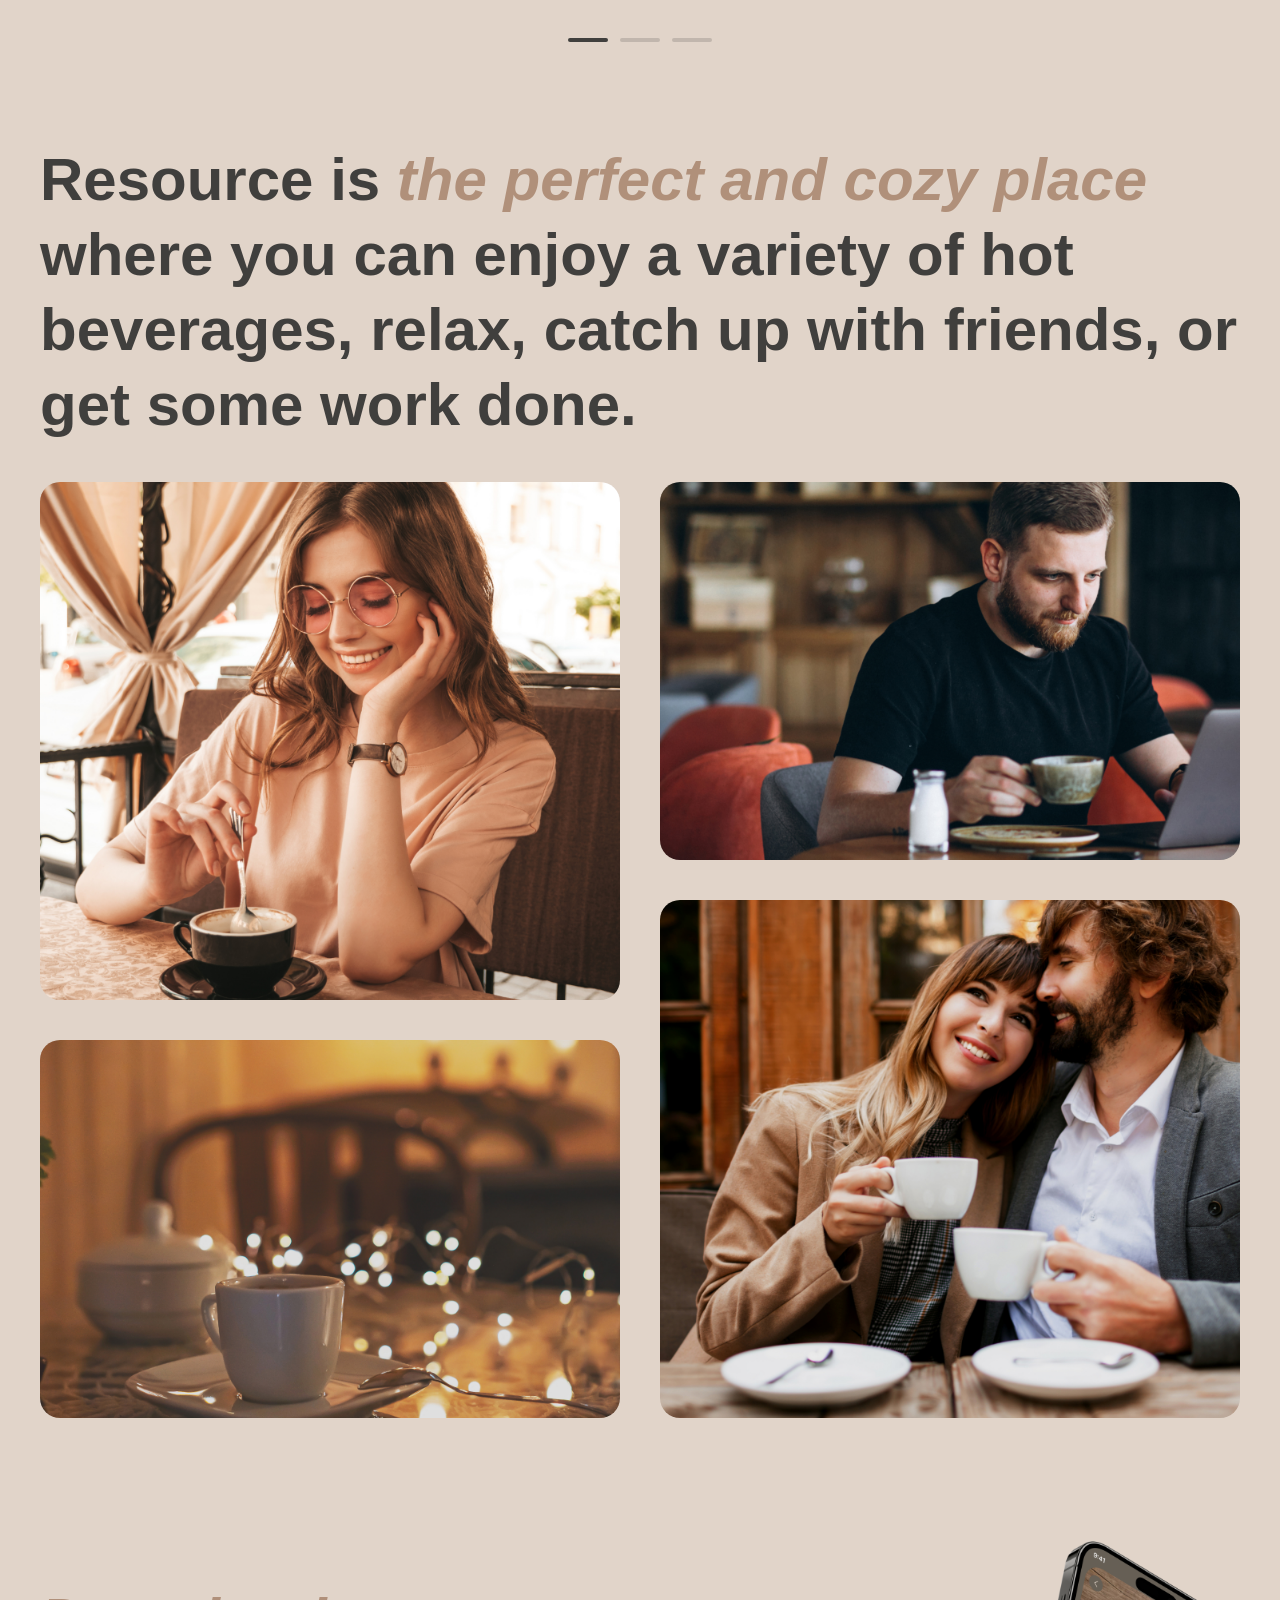
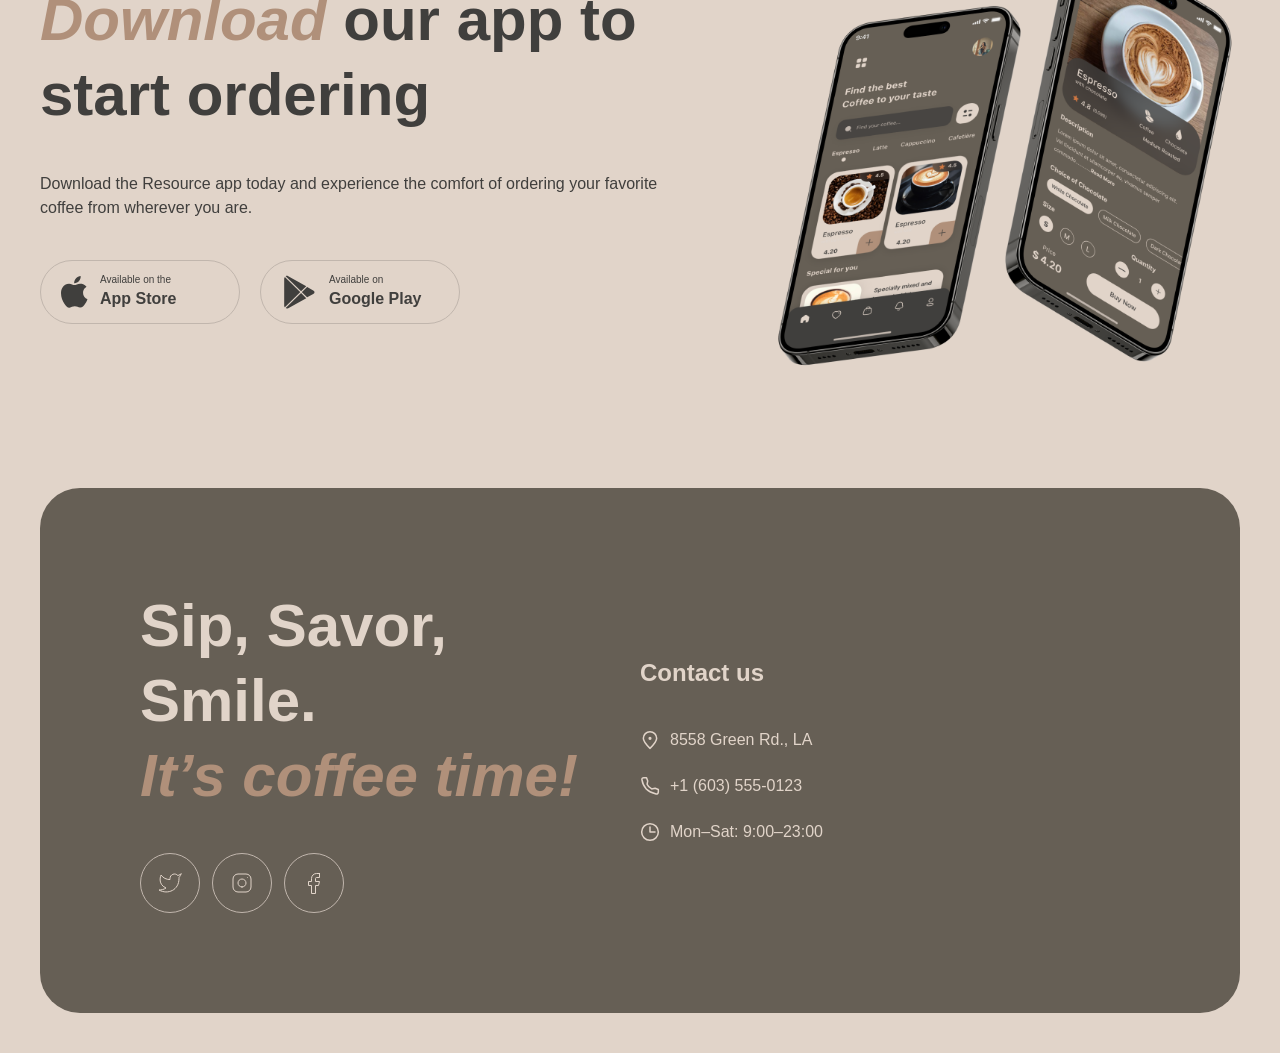
==== commit 153d1a3a: "feat: add favicon on pages" ====
--- a/index.html
+++ b/index.html
@@ -4,6 +4,7 @@
     <meta charset="UTF-8" />
     <meta name="viewport" content="width=device-width, initial-scale=1.0" />
     <title>Coffee House</title>
+    <link rel="icon" href="favicon.png" type="image/png" />
 
     <link rel="stylesheet" href="styles/modern-normalize.css" />
     <link rel="stylesheet" href="styles/style.css" />
--- a/styles/style.css
+++ b/styles/style.css
@@ -186,7 +186,7 @@
   min-height: 450px;
   width: calc(100% - 80px);
   max-width: 1360px;
-  margin: 0 auto;
+  margin: 100px auto 40px auto;
   background-color: var(--bg-container);
   border-radius: 40px;
   align-items: center;
@@ -392,6 +392,7 @@
   place-items: center;
   width: 60px;
   height: 60px;
+  flex-shrink: 0;
   border: 1px solid var(--border-inverse);
   border-radius: 50%;
   background-color: transparent;
@@ -554,7 +555,10 @@
 
 .app_screens {
   width: 630px;
-  height: 630px;
+  height: auto;
+  aspect-ratio: 1;
+  min-width: 0;
+  max-width: 100%;
 }
 
 /* adaptive */
@@ -597,6 +601,21 @@
     padding: 100px 60px;
   }
 
+  .slider_card {
+    width: min(480px, 100%);
+    min-width: 0;
+  }
+
+  .slider_img {
+    width: 100%;
+    height: auto;
+    aspect-ratio: 1;
+  }
+
+  .hero_title {
+    font-size: clamp(42px, 9.5vw, 72px);
+  }
+
   .footer {
     flex-direction: column;
     justify-content: flex-start;
@@ -622,7 +641,7 @@
   }
 }
 
-@media (max-width: 380px) {
+@media (max-width: 430px) {
   :root {
     --fs-h1: 42px;
     --lh-h1: 115%;
@@ -637,6 +656,12 @@
     gap: 12px;
   }
 
+  .app_buttons {
+    flex-direction: column;
+  }
+}
+
+@media (max-width: 380px) {
   .slider_arrow {
     display: none;
   }
@@ -650,10 +675,6 @@
     height: auto;
   }
 
-  .app_buttons {
-    flex-direction: column;
-  }
-
   .about_gallery {
     flex-direction: column;
   }
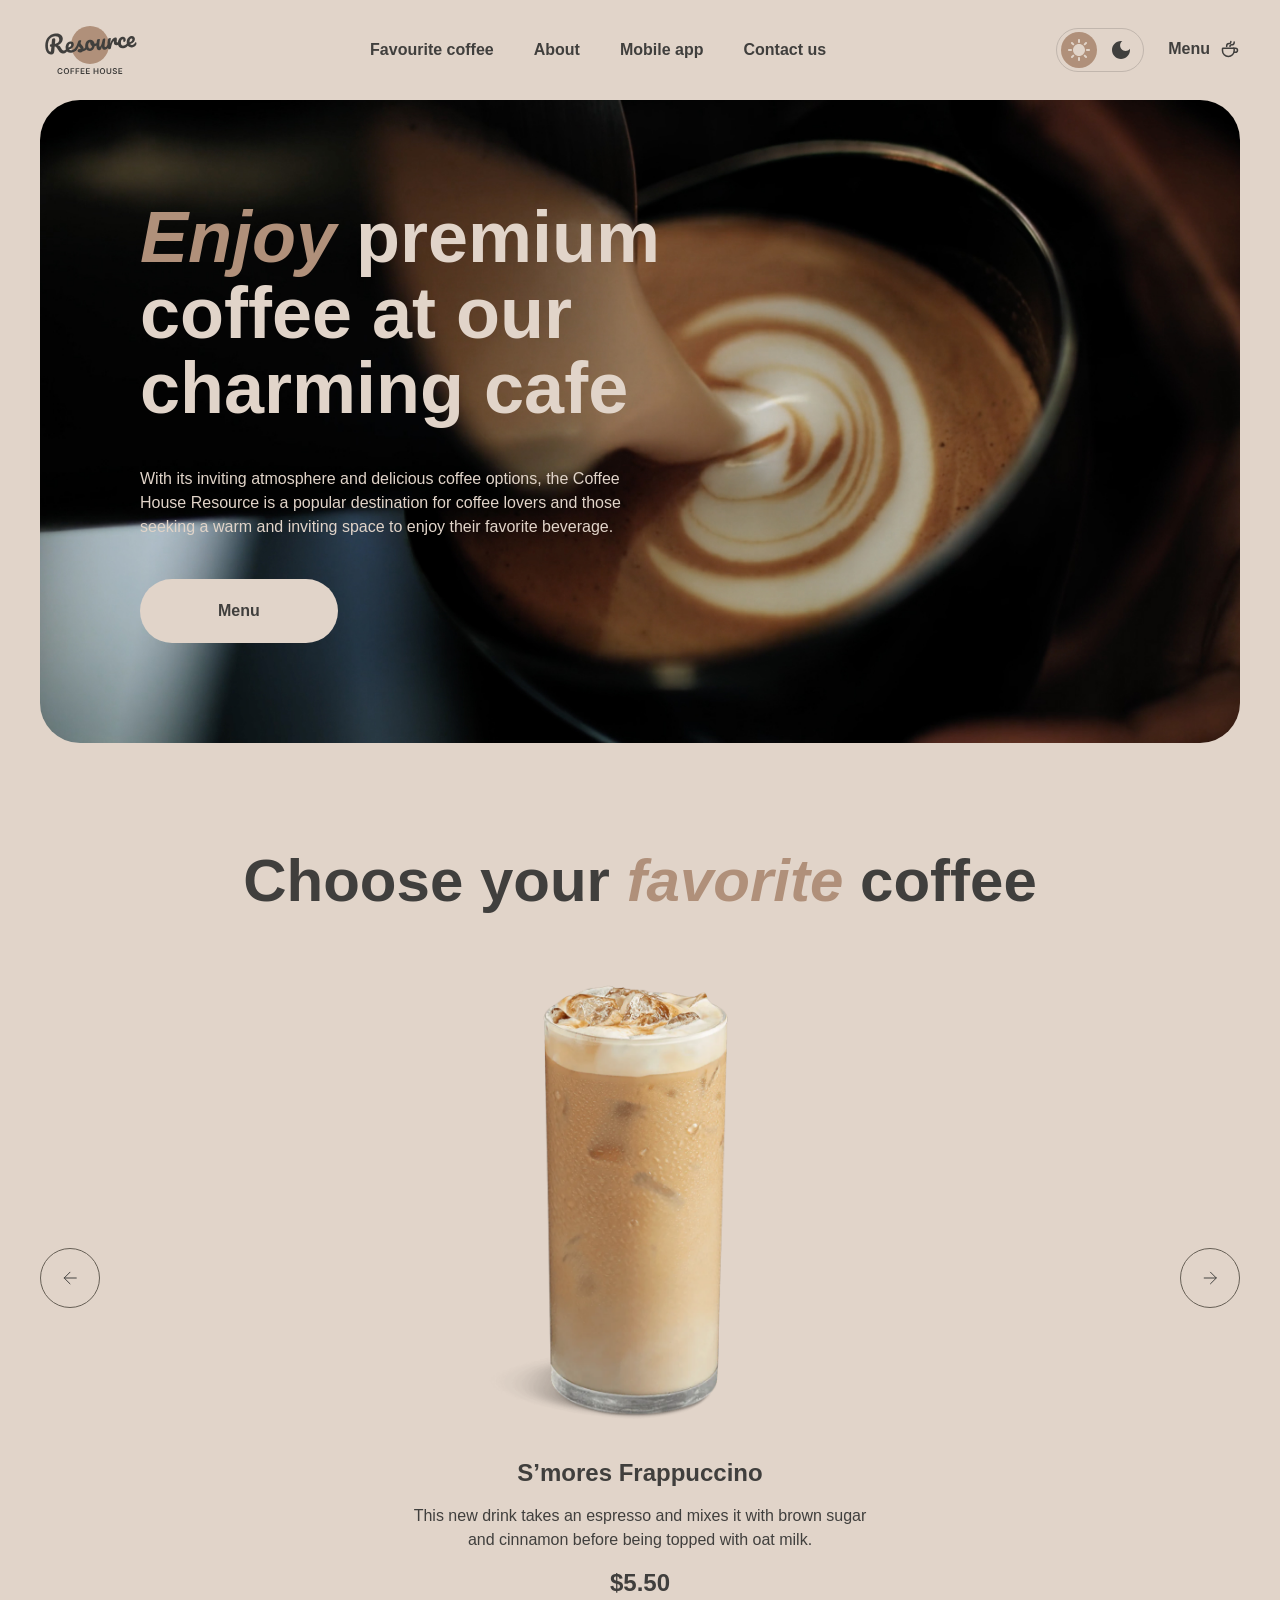
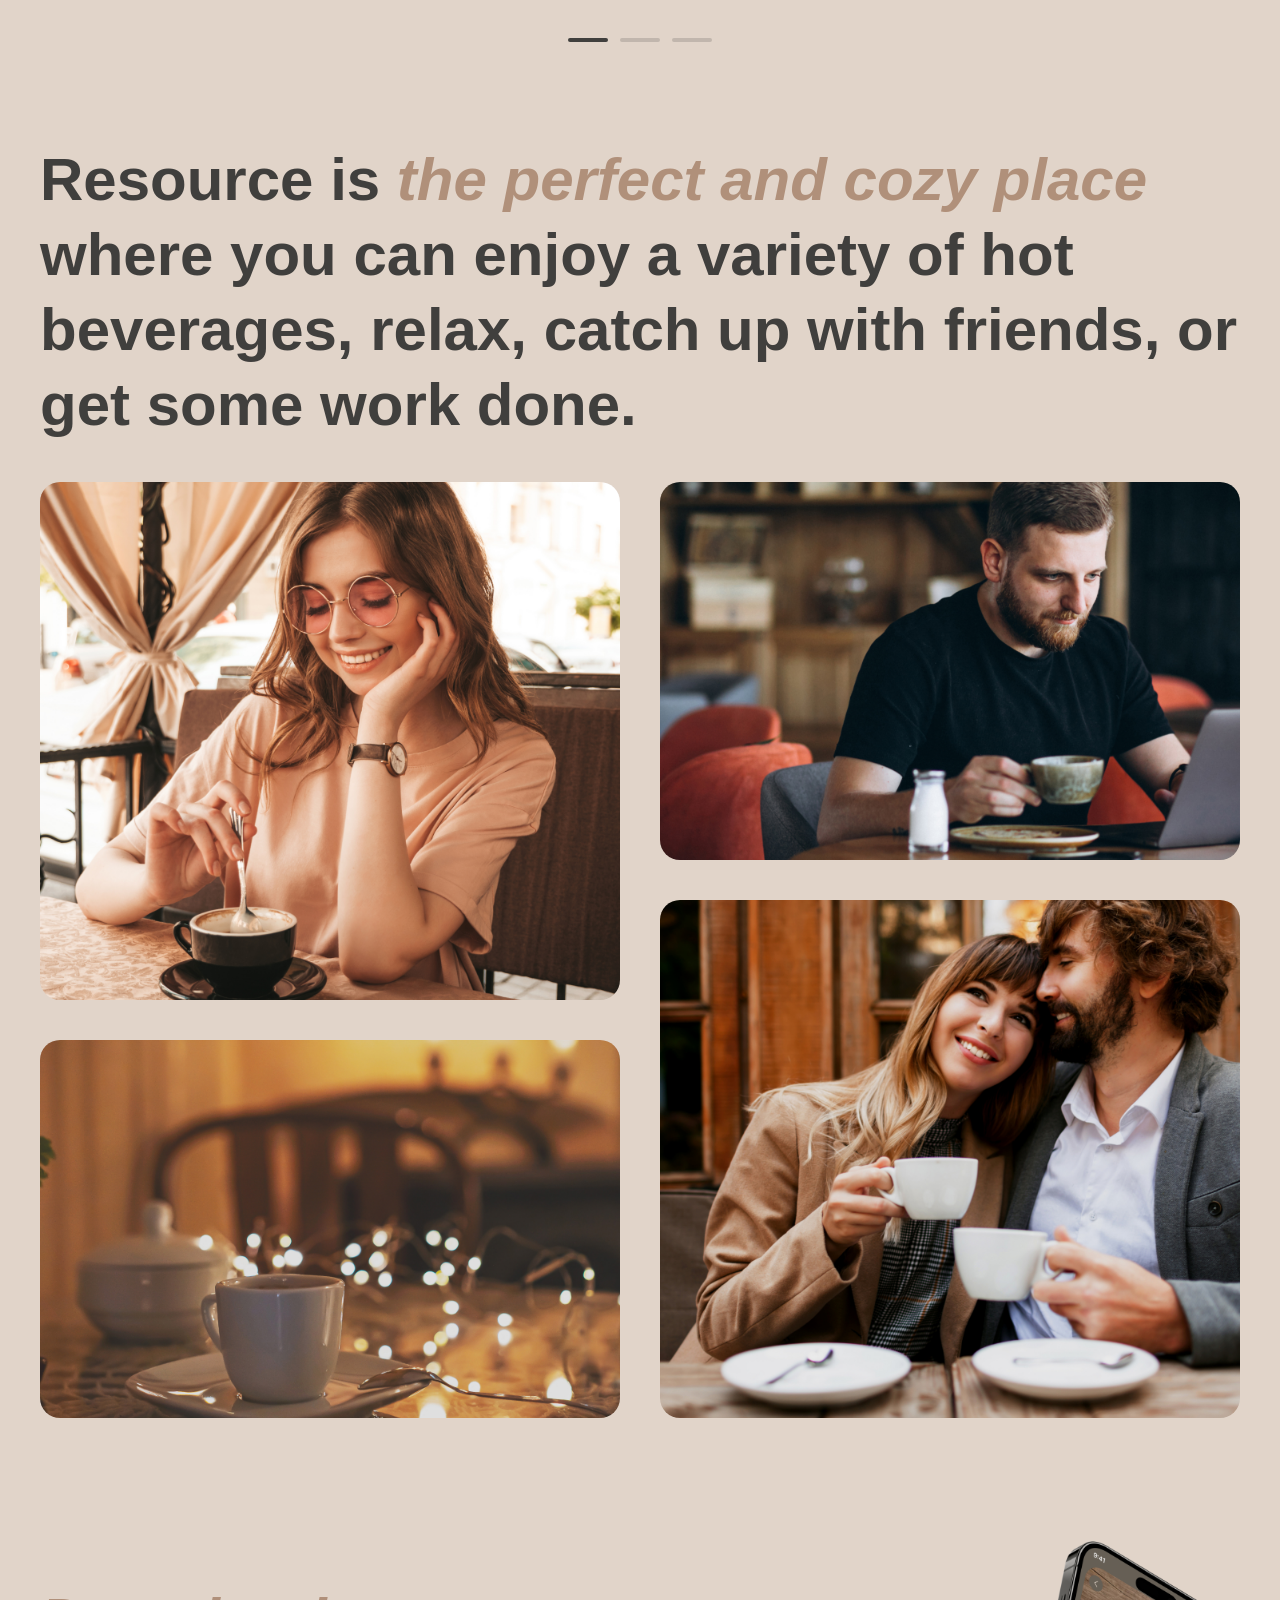
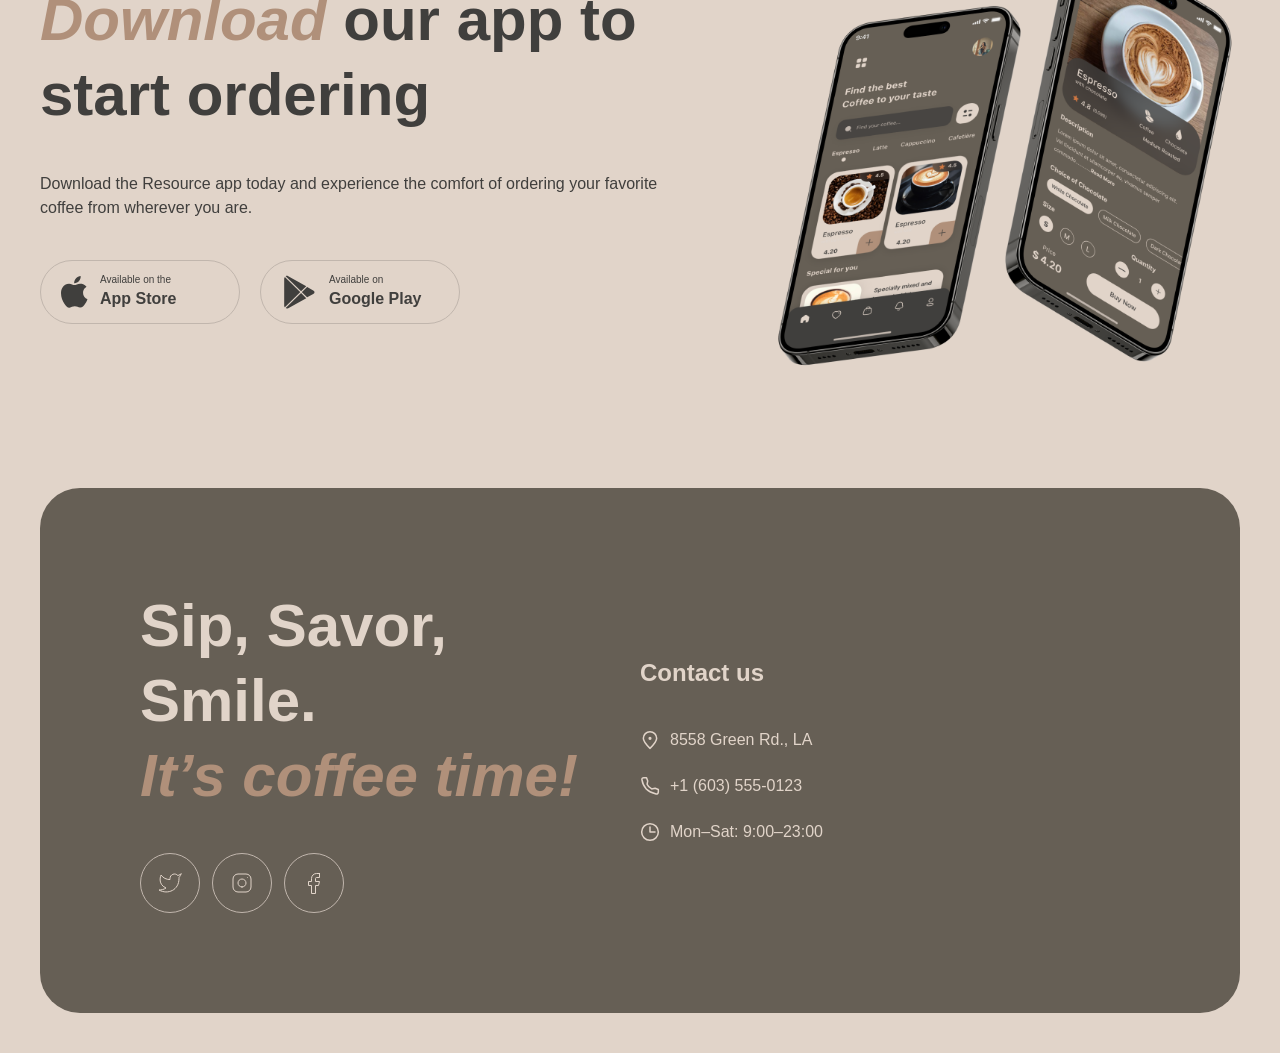
==== commit 7840771e: "feat: add theme switcher" ====
--- a/index.html
+++ b/index.html
@@ -5,6 +5,11 @@
     <meta name="viewport" content="width=device-width, initial-scale=1.0" />
     <title>Coffee House</title>
     <link rel="icon" href="favicon.png" type="image/png" />
+    <script>
+      document.documentElement.dataset.theme =
+        localStorage.getItem("theme") ??
+        (matchMedia("(prefers-color-scheme: dark)").matches ? "dark" : "light");
+    </script>
 
     <link rel="stylesheet" href="styles/modern-normalize.css" />
     <link rel="stylesheet" href="styles/style.css" />
@@ -12,7 +17,16 @@
   <body>
     <header class="header container">
       <a href="index.html" class="header_logo">
-        <img src="assets/header/logo.svg" alt="Coffee House Logo" />
+        <img
+          class="header_logo_light"
+          src="assets/header/logo-light.svg"
+          alt="Coffee House Logo"
+        />
+        <img
+          class="header_logo_dark"
+          src="assets/header/logo-dark.svg"
+          alt=""
+        />
       </a>
 
       <nav class="header_nav">
@@ -508,5 +522,6 @@
         </ul>
       </div>
     </footer>
+    <script src="js/theme.js"></script>
   </body>
 </html>
--- a/styles/style.css
+++ b/styles/style.css
@@ -95,6 +95,18 @@
   display: block;
 }
 
+.header_logo img.header_logo_dark {
+  display: none;
+}
+
+[data-theme="dark"] .header_logo img.header_logo_light {
+  display: none;
+}
+
+[data-theme="dark"] .header_logo img.header_logo_dark {
+  display: block;
+}
+
 .header_nav ul {
   display: flex;
   list-style: none;
@@ -317,8 +329,8 @@
 .hero_btn {
   padding: 20px 78px;
   border-radius: 32px;
-  background-color: var(--text-inverse);
-  color: var(--text-primary);
+  background-color: #e1d4c9;
+  color: #403f3d;
   font-size: var(--fs-body);
   line-height: var(--lh-body);
   font-weight: var(--fw-semibold);
@@ -561,6 +573,151 @@
   max-width: 100%;
 }
 
+/* Catalog */
+
+.catalog_title {
+  max-width: 800px;
+  margin: 0 auto;
+  font-size: var(--fs-h2);
+  line-height: var(--lh-h2);
+  font-weight: var(--fw-semibold);
+  color: var(--text-primary);
+  text-align: center;
+}
+
+.catalog_tabs {
+  display: flex;
+  flex-wrap: wrap;
+  justify-content: center;
+  gap: 16px;
+  margin-top: 40px;
+}
+
+.tab {
+  display: flex;
+  align-items: center;
+  gap: 8px;
+  height: 46px;
+  padding: 0 16px;
+  border: 1px solid var(--border-primary);
+  border-radius: 23px;
+  background-color: transparent;
+  color: var(--text-primary);
+  font-size: var(--fs-body);
+  line-height: var(--lh-body);
+  font-weight: var(--fw-semibold);
+  cursor: pointer;
+  transition:
+    background-color 0.3s,
+    color 0.3s;
+}
+
+.tab:hover:not([aria-selected="true"]) {
+  background-color: var(--bg-container);
+  color: var(--text-inverse);
+}
+
+.tab[aria-selected="true"] {
+  background-color: var(--text-primary);
+  border-color: var(--text-primary);
+  color: var(--text-inverse);
+}
+
+.tab_icon {
+  display: grid;
+  place-items: center;
+  width: 30px;
+  height: 30px;
+  border-radius: 50%;
+  background-color: var(--border-primary);
+}
+
+.tab_icon img {
+  display: block;
+  width: 16px;
+  height: auto;
+}
+
+.tab[aria-selected="true"] .tab_icon {
+  background-color: var(--text-inverse);
+}
+
+.catalog_grid {
+  display: grid;
+  grid-template-columns: repeat(4, 1fr);
+  gap: 40px;
+  margin-top: 40px;
+}
+
+.card {
+  border: 1px solid var(--border-primary);
+  border-radius: 40px;
+  overflow: hidden;
+  padding-bottom: 20px;
+  transition: border-color 0.3s;
+}
+
+.card:hover {
+  border-color: var(--text-accent);
+}
+
+.card_img {
+  display: block;
+  width: 100%;
+  aspect-ratio: 1;
+  object-fit: cover;
+}
+
+.card_name {
+  margin-top: 20px;
+  padding: 0 20px;
+  font-size: var(--fs-h3);
+  line-height: var(--lh-h3);
+  font-weight: var(--fw-semibold);
+  color: var(--text-primary);
+}
+
+.card_text {
+  margin-top: 16px;
+  padding: 0 20px;
+  font-size: var(--fs-body);
+  line-height: var(--lh-body);
+  color: var(--text-primary);
+}
+
+.card_price {
+  margin-top: 16px;
+  padding: 0 20px;
+  font-size: var(--fs-h3);
+  line-height: var(--lh-h3);
+  font-weight: var(--fw-semibold);
+  color: var(--text-primary);
+}
+
+.catalog_more {
+  display: block;
+  margin: 40px auto 0;
+  padding: 20px 78px;
+  border: 1px solid var(--border-primary);
+  border-radius: 32px;
+  background-color: transparent;
+  color: var(--text-primary);
+  font-size: var(--fs-body);
+  line-height: var(--lh-body);
+  font-weight: var(--fw-semibold);
+  cursor: pointer;
+  transition:
+    background-color 0.3s,
+    border-color 0.3s,
+    color 0.3s;
+}
+
+.catalog_more:hover {
+  background-color: var(--bg-container);
+  border-color: var(--bg-container);
+  color: var(--text-inverse);
+}
+
 /* adaptive */
 
 .header_burger_btn {
@@ -639,6 +796,10 @@
     width: 100%;
     height: auto;
   }
+
+  .catalog_grid {
+    grid-template-columns: repeat(2, 1fr);
+  }
 }
 
 @media (max-width: 430px) {
@@ -659,6 +820,10 @@
   .app_buttons {
     flex-direction: column;
   }
+
+  .catalog_grid {
+    grid-template-columns: 1fr;
+  }
 }
 
 @media (max-width: 380px) {
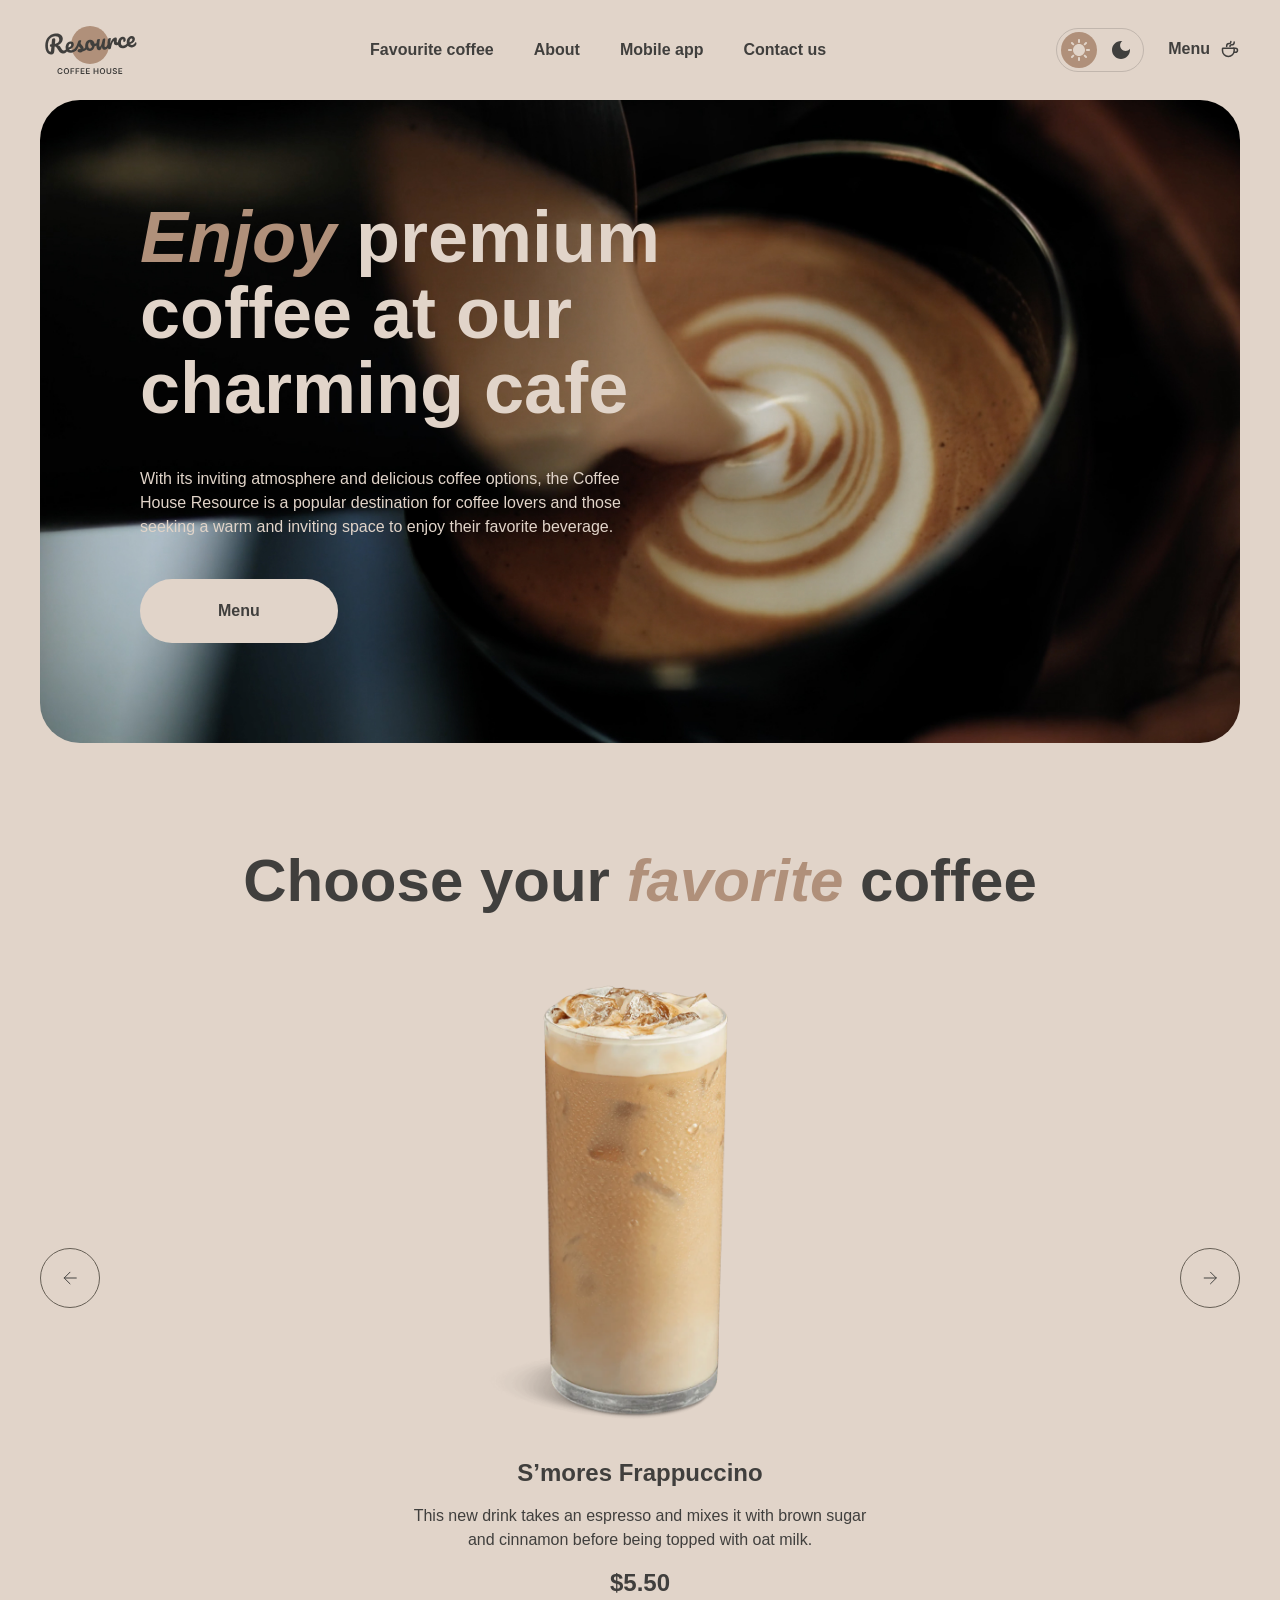
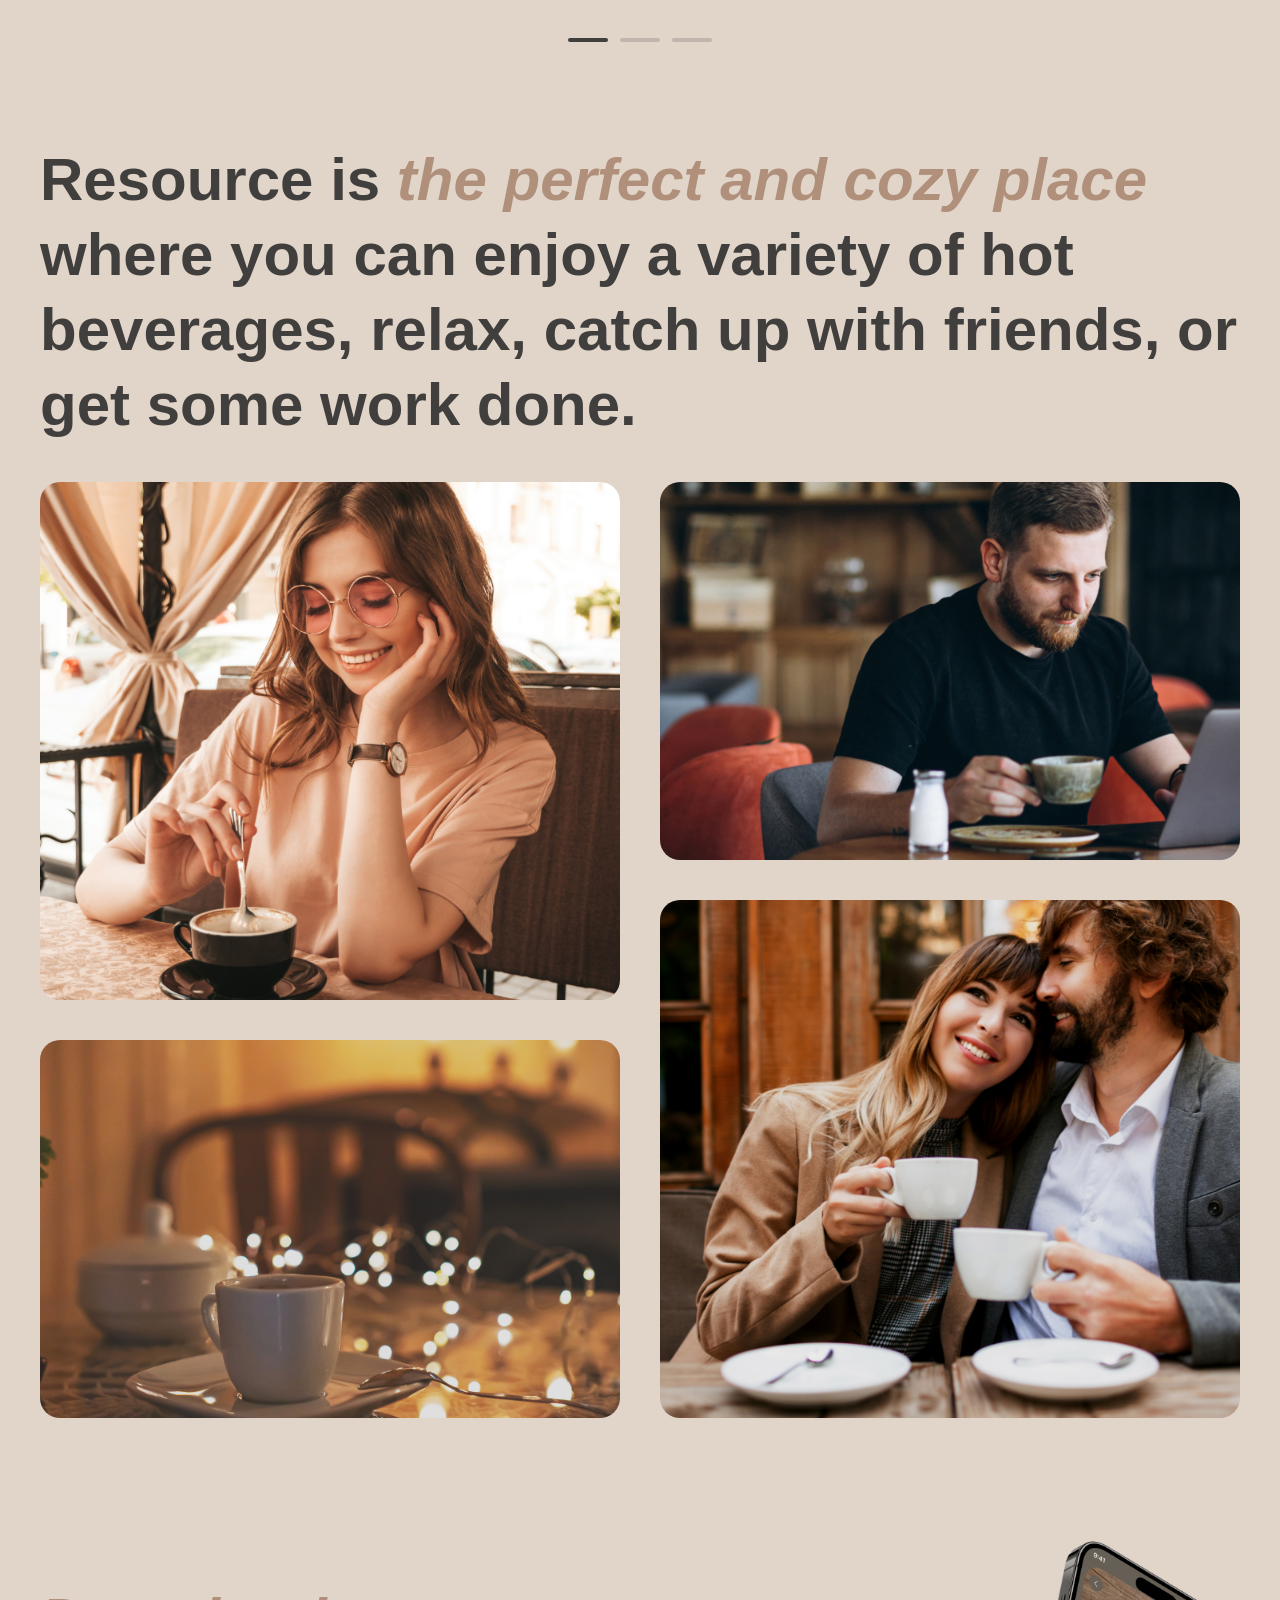
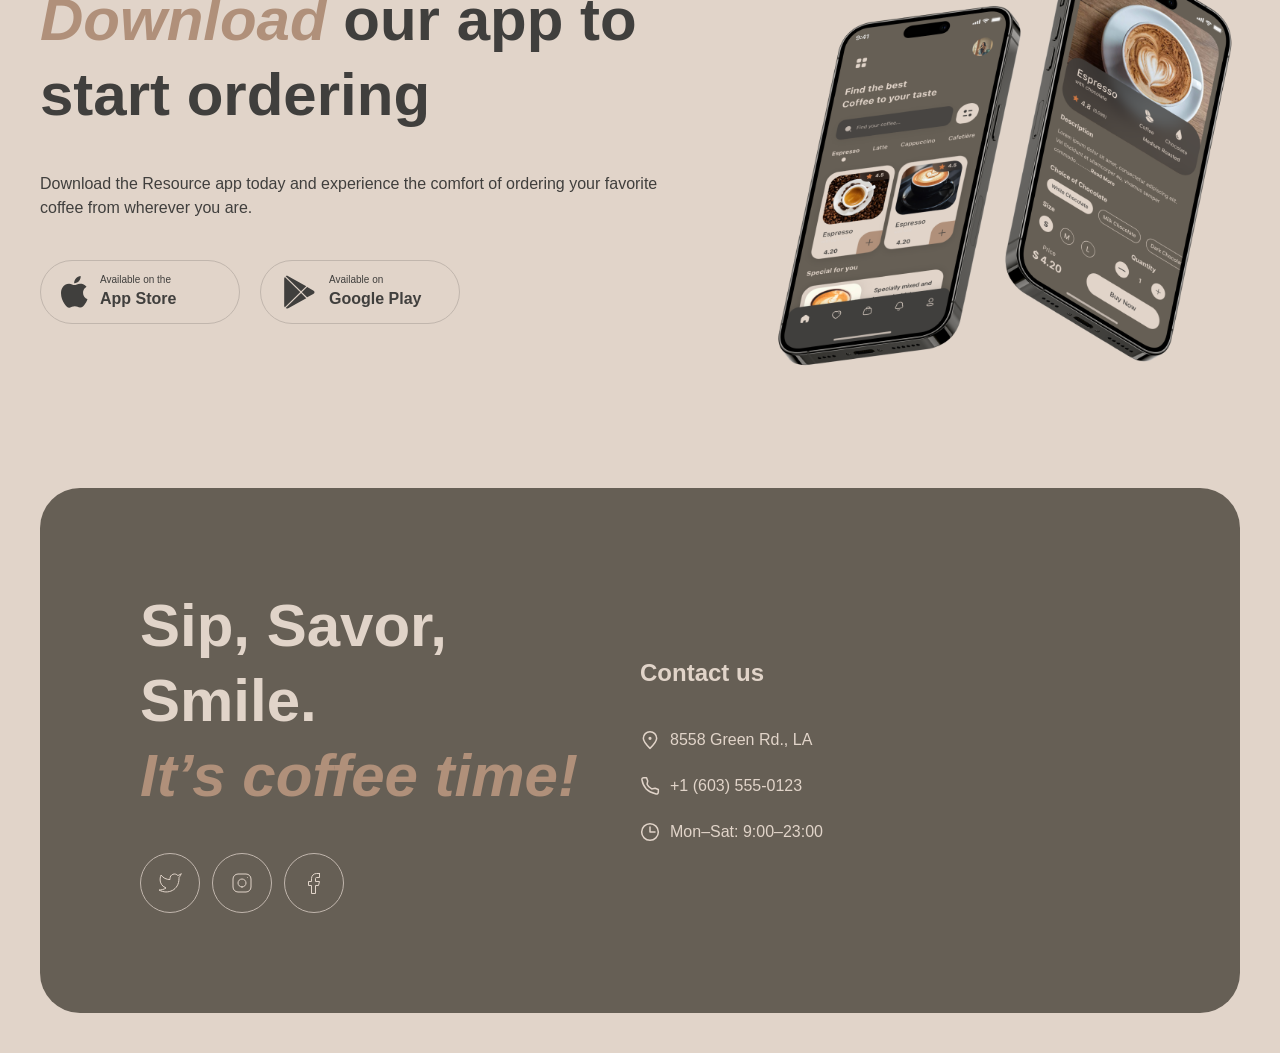
==== commit da58fc86: "feat: add mobile burger menu" ====
--- a/index.html
+++ b/index.html
@@ -16,150 +16,217 @@
   </head>
   <body>
     <header class="header container">
-      <a href="index.html" class="header_logo">
-        <img
-          class="header_logo_light"
-          src="assets/header/logo-light.svg"
-          alt="Coffee House Logo"
-        />
-        <img
-          class="header_logo_dark"
-          src="assets/header/logo-dark.svg"
-          alt=""
-        />
-      </a>
-
-      <nav class="header_nav">
-        <ul class="header_nav_list">
-          <li class="header_nav_item">
-            <a href="#favorite-coffee" class="header_nav_link"
-              >Favourite coffee</a
-            >
-          </li>
-          <li class="header_nav_item">
-            <a href="#about" class="header_nav_link">About</a>
-          </li>
-          <li class="header_nav_item">
-            <a href="#mobile-app" class="header_nav_link">Mobile app</a>
-          </li>
-          <li class="header_nav_item">
-            <a href="#contacts" class="header_nav_link">Contact us</a>
-          </li>
-        </ul>
-      </nav>
-
-      <div class="header_controls">
-        <div
-          class="header_theme_switcher"
-          role="radiogroup"
-          aria-label="Color theme"
-        >
+      <div class="header-container">
+        <a href="index.html" class="header_logo">
+          <img
+            class="header_logo_light"
+            src="assets/header/logo-light.svg"
+            alt="Coffee House Logo"
+          />
+          <img
+            class="header_logo_dark"
+            src="assets/header/logo-dark.svg"
+            alt=""
+          />
+        </a>
+
+        <nav class="header_nav">
+          <ul class="header_nav_list">
+            <li class="header_nav_item">
+              <a href="#favorite-coffee" class="header_nav_link"
+                >Favourite coffee</a
+              >
+            </li>
+            <li class="header_nav_item">
+              <a href="#about" class="header_nav_link">About</a>
+            </li>
+            <li class="header_nav_item">
+              <a href="#mobile-app" class="header_nav_link">Mobile app</a>
+            </li>
+            <li class="header_nav_item">
+              <a href="#contacts" class="header_nav_link">Contact us</a>
+            </li>
+          </ul>
+        </nav>
+
+        <div class="header_controls">
+          <div
+            class="header_theme_switcher"
+            role="radiogroup"
+            aria-label="Color theme"
+          >
+            <button
+              type="button"
+              role="radio"
+              aria-checked="true"
+              class="header_theme_switcher_btn light_theme_btn"
+              aria-label="Light theme"
+            >
+              <svg
+                width="22"
+                height="22"
+                viewBox="0 0 22 22"
+                fill="none"
+                xmlns="http://www.w3.org/2000/svg"
+              >
+                <path
+                  d="M10 3V1C10 0.45 10.45 0 11 0C11.55 0 12 0.45 12 1V3C12 3.55 11.55 4 11 4C10.45 4 10 3.55 10 3ZM17.36 6.05L18.77 4.63C19.16 4.24 19.16 3.61 18.77 3.22C18.38 2.83 17.75 2.83 17.36 3.22L15.95 4.64C15.56 5.03 15.56 5.66 15.95 6.05C16.34 6.44 16.97 6.44 17.36 6.05ZM21 10H19C18.45 10 18 10.45 18 11C18 11.55 18.45 12 19 12H21C21.55 12 22 11.55 22 11C22 10.45 21.55 10 21 10ZM11 18C10.45 18 10 18.45 10 19V21C10 21.55 10.45 22 11 22C11.55 22 12 21.55 12 21V19C12 18.45 11.55 18 11 18ZM4.64 6.05L3.22 4.64C2.83 4.25 2.83 3.61 3.22 3.23C3.61 2.85 4.25 2.84 4.63 3.23L6.04 4.64C6.43 5.03 6.43 5.67 6.04 6.05C5.65 6.43 5.02 6.44 4.64 6.05ZM15.95 15.95C15.56 16.34 15.56 16.98 15.95 17.36L17.36 18.77C17.75 19.16 18.39 19.16 18.77 18.77C19.16 18.38 19.16 17.74 18.77 17.36L17.36 15.95C16.98 15.56 16.34 15.56 15.95 15.95ZM1 12H3C3.55 12 4 11.55 4 11C4 10.45 3.55 10 3 10H1C0.45 10 0 10.45 0 11C0 11.55 0.45 12 1 12ZM4.64 18.78L6.05 17.37C6.44 16.98 6.44 16.34 6.05 15.96C5.66 15.58 5.02 15.57 4.64 15.96L3.23 17.37C2.84 17.76 2.84 18.4 3.23 18.78C3.61 19.17 4.25 19.17 4.64 18.78ZM11 5C7.69 5 5 7.69 5 11C5 14.31 7.69 17 11 17C14.31 17 17 14.31 17 11C17 7.69 14.31 5 11 5Z"
+                  fill="currentColor"
+                />
+              </svg>
+            </button>
+            <button
+              type="button"
+              role="radio"
+              aria-checked="false"
+              class="header_theme_switcher_btn dark_theme_btn"
+              aria-label="Dark theme"
+            >
+              <svg
+                width="18"
+                height="18"
+                viewBox="0 0 18 18"
+                fill="none"
+                xmlns="http://www.w3.org/2000/svg"
+              >
+                <path
+                  d="M9 0C4.03 0 0 4.03 0 9C0 13.97 4.03 18 9 18C13.97 18 18 13.97 18 9C18 8.54 17.96 8.08 17.9 7.64C16.92 9.01 15.32 9.9 13.5 9.9C10.52 9.9 8.1 7.48 8.1 4.5C8.1 2.69 8.99 1.08 10.36 0.0999999C9.92 0.0399999 9.46 0 9 0Z"
+                  fill="currentColor"
+                />
+              </svg>
+            </button>
+          </div>
+
+          <a href="catalog.html" class="header_menu_btn">
+            <span class="menu_btn_text">Menu</span>
+            <svg
+              xmlns="http://www.w3.org/2000/svg"
+              width="20"
+              height="20"
+              viewBox="0 0 20 20"
+              fill="none"
+            >
+              <path
+                d="M14.167 9.76667V11.6667C14.167 14.8883 11.5553 17.5 8.33366 17.5C5.112 17.5 2.50033 14.8883 2.50033 11.6667V9.76667C2.50033 9.4353 2.76896 9.16667 3.10033 9.16667H13.567C13.8984 9.16667 14.167 9.4353 14.167 9.76667Z"
+                stroke="currentColor"
+                stroke-width="1.5"
+                stroke-linecap="round"
+                stroke-linejoin="round"
+              />
+              <path
+                d="M10.0003 7.50008C10.0003 6.66675 10.5956 5.83341 11.786 5.83341C13.101 5.83341 14.167 4.76743 14.167 3.45246V2.91675"
+                stroke="currentColor"
+                stroke-width="1.5"
+                stroke-linecap="round"
+                stroke-linejoin="round"
+              />
+              <path
+                d="M6.66634 7.5V7.08333C6.66634 5.70262 7.78563 4.58333 9.16634 4.58333C10.0868 4.58333 10.833 3.83714 10.833 2.91667V2.5"
+                stroke="currentColor"
+                stroke-width="1.5"
+                stroke-linecap="round"
+                stroke-linejoin="round"
+              />
+              <path
+                d="M13.333 9.16675H15.4163C16.5669 9.16675 17.4997 10.0995 17.4997 11.2501C17.4997 12.4007 16.5669 13.3334 15.4163 13.3334H14.1663"
+                stroke="currentColor"
+                stroke-width="1.5"
+                stroke-linecap="round"
+                stroke-linejoin="round"
+              />
+            </svg>
+          </a>
+
           <button
             type="button"
-            role="radio"
-            aria-checked="true"
-            class="header_theme_switcher_btn light_theme_btn"
-            aria-label="Light theme"
+            class="header_burger_btn"
+            aria-label="Open menu"
           >
             <svg
-              width="22"
-              height="22"
-              viewBox="0 0 22 22"
+              width="42"
+              height="42"
+              viewBox="1 1 42 42"
               fill="none"
               xmlns="http://www.w3.org/2000/svg"
             >
               <path
-                d="M10 3V1C10 0.45 10.45 0 11 0C11.55 0 12 0.45 12 1V3C12 3.55 11.55 4 11 4C10.45 4 10 3.55 10 3ZM17.36 6.05L18.77 4.63C19.16 4.24 19.16 3.61 18.77 3.22C18.38 2.83 17.75 2.83 17.36 3.22L15.95 4.64C15.56 5.03 15.56 5.66 15.95 6.05C16.34 6.44 16.97 6.44 17.36 6.05ZM21 10H19C18.45 10 18 10.45 18 11C18 11.55 18.45 12 19 12H21C21.55 12 22 11.55 22 11C22 10.45 21.55 10 21 10ZM11 18C10.45 18 10 18.45 10 19V21C10 21.55 10.45 22 11 22C11.55 22 12 21.55 12 21V19C12 18.45 11.55 18 11 18ZM4.64 6.05L3.22 4.64C2.83 4.25 2.83 3.61 3.22 3.23C3.61 2.85 4.25 2.84 4.63 3.23L6.04 4.64C6.43 5.03 6.43 5.67 6.04 6.05C5.65 6.43 5.02 6.44 4.64 6.05ZM15.95 15.95C15.56 16.34 15.56 16.98 15.95 17.36L17.36 18.77C17.75 19.16 18.39 19.16 18.77 18.77C19.16 18.38 19.16 17.74 18.77 17.36L17.36 15.95C16.98 15.56 16.34 15.56 15.95 15.95ZM1 12H3C3.55 12 4 11.55 4 11C4 10.45 3.55 10 3 10H1C0.45 10 0 10.45 0 11C0 11.55 0.45 12 1 12ZM4.64 18.78L6.05 17.37C6.44 16.98 6.44 16.34 6.05 15.96C5.66 15.58 5.02 15.57 4.64 15.96L3.23 17.37C2.84 17.76 2.84 18.4 3.23 18.78C3.61 19.17 4.25 19.17 4.64 18.78ZM11 5C7.69 5 5 7.69 5 11C5 14.31 7.69 17 11 17C14.31 17 17 14.31 17 11C17 7.69 14.31 5 11 5Z"
-                fill="currentColor"
-              />
-            </svg>
-          </button>
-          <button
-            type="button"
-            role="radio"
-            aria-checked="false"
-            class="header_theme_switcher_btn dark_theme_btn"
-            aria-label="Dark theme"
-          >
-            <svg
-              width="18"
-              height="18"
-              viewBox="0 0 18 18"
-              fill="none"
-              xmlns="http://www.w3.org/2000/svg"
-            >
-              <path
-                d="M9 0C4.03 0 0 4.03 0 9C0 13.97 4.03 18 9 18C13.97 18 18 13.97 18 9C18 8.54 17.96 8.08 17.9 7.64C16.92 9.01 15.32 9.9 13.5 9.9C10.52 9.9 8.1 7.48 8.1 4.5C8.1 2.69 8.99 1.08 10.36 0.0999999C9.92 0.0399999 9.46 0 9 0Z"
-                fill="currentColor"
+                d="M14 18H30"
+                stroke="currentColor"
+                stroke-width="1.5"
+                stroke-linecap="round"
+                stroke-linejoin="round"
+              />
+              <path
+                d="M14 26H30"
+                stroke="currentColor"
+                stroke-width="1.5"
+                stroke-linecap="round"
+                stroke-linejoin="round"
               />
             </svg>
           </button>
         </div>
-
-        <a href="catalog.html" class="header_menu_btn">
-          <span class="menu_btn_text">Menu</span>
-          <svg
-            xmlns="http://www.w3.org/2000/svg"
-            width="20"
-            height="20"
-            viewBox="0 0 20 20"
-            fill="none"
-          >
-            <path
-              d="M14.167 9.76667V11.6667C14.167 14.8883 11.5553 17.5 8.33366 17.5C5.112 17.5 2.50033 14.8883 2.50033 11.6667V9.76667C2.50033 9.4353 2.76896 9.16667 3.10033 9.16667H13.567C13.8984 9.16667 14.167 9.4353 14.167 9.76667Z"
-              stroke="currentColor"
-              stroke-width="1.5"
-              stroke-linecap="round"
-              stroke-linejoin="round"
-            />
-            <path
-              d="M10.0003 7.50008C10.0003 6.66675 10.5956 5.83341 11.786 5.83341C13.101 5.83341 14.167 4.76743 14.167 3.45246V2.91675"
-              stroke="currentColor"
-              stroke-width="1.5"
-              stroke-linecap="round"
-              stroke-linejoin="round"
-            />
-            <path
-              d="M6.66634 7.5V7.08333C6.66634 5.70262 7.78563 4.58333 9.16634 4.58333C10.0868 4.58333 10.833 3.83714 10.833 2.91667V2.5"
-              stroke="currentColor"
-              stroke-width="1.5"
-              stroke-linecap="round"
-              stroke-linejoin="round"
-            />
-            <path
-              d="M13.333 9.16675H15.4163C16.5669 9.16675 17.4997 10.0995 17.4997 11.2501C17.4997 12.4007 16.5669 13.3334 15.4163 13.3334H14.1663"
-              stroke="currentColor"
-              stroke-width="1.5"
-              stroke-linecap="round"
-              stroke-linejoin="round"
-            />
-          </svg>
-        </a>
-
-        <button type="button" class="header_burger_btn" aria-label="Open menu">
-          <svg
-            width="42"
-            height="42"
-            viewBox="1 1 42 42"
-            fill="none"
-            xmlns="http://www.w3.org/2000/svg"
-          >
-            <path
-              d="M14 18H30"
-              stroke="currentColor"
-              stroke-width="1.5"
-              stroke-linecap="round"
-              stroke-linejoin="round"
-            />
-            <path
-              d="M14 26H30"
-              stroke="currentColor"
-              stroke-width="1.5"
-              stroke-linecap="round"
-              stroke-linejoin="round"
-            />
-          </svg>
-        </button>
+      </div>
+      <div class="mobile-menu">
+        <nav class="header_nav">
+          <ul class="header_nav_list">
+            <li class="header_nav_item">
+              <a href="#favorite-coffee" class="header_nav_link"
+                >Favourite coffee</a
+              >
+            </li>
+            <li class="header_nav_item">
+              <a href="#about" class="header_nav_link">About</a>
+            </li>
+            <li class="header_nav_item">
+              <a href="#mobile-app" class="header_nav_link">Mobile app</a>
+            </li>
+            <li class="header_nav_item">
+              <a href="#contacts" class="header_nav_link">Contact us</a>
+            </li>
+          </ul>
+        </nav>
+        <div class="header_controls">
+          <a href="catalog.html" class="header_menu_btn">
+            <span class="menu_btn_text">Menu</span>
+            <svg
+              xmlns="http://www.w3.org/2000/svg"
+              width="20"
+              height="20"
+              viewBox="0 0 20 20"
+              fill="none"
+            >
+              <path
+                d="M14.167 9.76667V11.6667C14.167 14.8883 11.5553 17.5 8.33366 17.5C5.112 17.5 2.50033 14.8883 2.50033 11.6667V9.76667C2.50033 9.4353 2.76896 9.16667 3.10033 9.16667H13.567C13.8984 9.16667 14.167 9.4353 14.167 9.76667Z"
+                stroke="currentColor"
+                stroke-width="1.5"
+                stroke-linecap="round"
+                stroke-linejoin="round"
+              />
+              <path
+                d="M10.0003 7.50008C10.0003 6.66675 10.5956 5.83341 11.786 5.83341C13.101 5.83341 14.167 4.76743 14.167 3.45246V2.91675"
+                stroke="currentColor"
+                stroke-width="1.5"
+                stroke-linecap="round"
+                stroke-linejoin="round"
+              />
+              <path
+                d="M6.66634 7.5V7.08333C6.66634 5.70262 7.78563 4.58333 9.16634 4.58333C10.0868 4.58333 10.833 3.83714 10.833 2.91667V2.5"
+                stroke="currentColor"
+                stroke-width="1.5"
+                stroke-linecap="round"
+                stroke-linejoin="round"
+              />
+              <path
+                d="M13.333 9.16675H15.4163C16.5669 9.16675 17.4997 10.0995 17.4997 11.2501C17.4997 12.4007 16.5669 13.3334 15.4163 13.3334H14.1663"
+                stroke="currentColor"
+                stroke-width="1.5"
+                stroke-linecap="round"
+                stroke-linejoin="round"
+              />
+            </svg>
+          </a>
+        </div>
       </div>
     </header>
 
@@ -523,5 +590,6 @@
       </div>
     </footer>
     <script src="js/theme.js"></script>
+    <script src="js/menu.js"></script>
   </body>
 </html>
--- a/styles/style.css
+++ b/styles/style.css
@@ -85,9 +85,22 @@
 
 header {
   display: flex;
+  flex-direction: column;
+  align-items: center;
+  height: 100px;
+  background-color: var(--bg-page);
+}
+
+header .header-container {
+  display: flex;
   justify-content: space-between;
   align-items: center;
+  width: 100%;
   height: 100px;
+}
+
+header .mobile-menu {
+  display: none;
 }
 
 .header_logo img {
@@ -116,11 +129,15 @@
 }
 
 header .header_nav ul li a {
-  text-decoration: none;
+  text-decoration: 2px solid transparent underline;
+  text-underline-offset: 5px;
   color: var(--text-primary);
   font-size: var(--fs-body);
   line-height: var(--lh-body);
   font-weight: var(--fw-semibold);
+  transition:
+    text-decoration 0.3s,
+    border-color 0.3s;
 }
 
 header .header_nav ul li a:hover {
@@ -178,6 +195,9 @@
   color: var(--text-primary);
   text-decoration: none;
   border-bottom: 2px solid transparent;
+  transition:
+    border-bottom-color 0.3s,
+    color 0.3s;
 }
 
 .header_menu_btn:hover {
@@ -255,6 +275,7 @@
   color: var(--text-inverse);
   text-decoration: none;
   border-bottom: 2px solid transparent;
+  transition: all 0.3s;
 }
 
 .contacts_link:hover {
@@ -612,14 +633,14 @@
     color 0.3s;
 }
 
-.tab:hover:not([aria-selected="true"]) {
+.tab:hover:not([aria-pressed="true"]) {
   background-color: var(--bg-container);
   color: var(--text-inverse);
 }
 
-.tab[aria-selected="true"] {
-  background-color: var(--text-primary);
-  border-color: var(--text-primary);
+.tab[aria-pressed="true"] {
+  background-color: var(--bg-container);
+  border-color: var(--bg-container);
   color: var(--text-inverse);
 }
 
@@ -638,7 +659,7 @@
   height: auto;
 }
 
-.tab[aria-selected="true"] .tab_icon {
+.tab[aria-pressed="true"] .tab_icon {
   background-color: var(--text-inverse);
 }
 
@@ -695,27 +716,7 @@
 }
 
 .catalog_more {
-  display: block;
-  margin: 40px auto 0;
-  padding: 20px 78px;
-  border: 1px solid var(--border-primary);
-  border-radius: 32px;
-  background-color: transparent;
-  color: var(--text-primary);
-  font-size: var(--fs-body);
-  line-height: var(--lh-body);
-  font-weight: var(--fw-semibold);
-  cursor: pointer;
-  transition:
-    background-color 0.3s,
-    border-color 0.3s,
-    color 0.3s;
-}
-
-.catalog_more:hover {
-  background-color: var(--bg-container);
-  border-color: var(--bg-container);
-  color: var(--text-inverse);
+  display: none;
 }
 
 /* adaptive */
@@ -732,9 +733,19 @@
   cursor: pointer;
 }
 
+@media (max-width: 980px) {
+  .catalog_grid {
+    grid-template-columns: 1fr 1fr;
+  }
+}
+
 @media (max-width: 768px) {
-  .header_nav,
-  .header_menu_btn {
+  header {
+    position: sticky;
+    top: 0;
+  }
+  .header-container .header_nav,
+  .header-container .header_menu_btn {
     display: none;
   }
 
@@ -752,6 +763,32 @@
     width: 44px;
     height: 40px;
     border-radius: 20px;
+  }
+
+  header .mobile-menu.open {
+    background-color: var(--bg-page);
+    position: absolute;
+    top: 100%;
+    display: flex;
+    width: 100%;
+    min-height: calc(100vh - 100%);
+    top: 100px;
+    flex-direction: column;
+    justify-content: start;
+    align-items: center;
+    gap: 60px;
+    font-size: 32px;
+    font-weight: 600;
+    text-align: center;
+  }
+
+  header .mobile-menu.open ul {
+    display: flex;
+    flex-direction: column;
+    gap: 20px;
+    list-style: none;
+    padding: 0;
+    margin: 0;
   }
 
   .hero {
@@ -800,6 +837,33 @@
   .catalog_grid {
     grid-template-columns: repeat(2, 1fr);
   }
+
+  .card:nth-of-type(n + 5) {
+    display: none;
+  }
+
+  .catalog_more {
+    display: grid;
+    place-items: center;
+    width: 60px;
+    height: 60px;
+    margin: 40px auto 0;
+    border: 1px solid var(--border-inverse);
+    border-radius: 50%;
+    background-color: transparent;
+    color: var(--text-primary);
+    cursor: pointer;
+    transition:
+      background-color 0.3s,
+      border-color 0.3s,
+      color 0.3s;
+  }
+
+  .catalog_more:hover {
+    background-color: var(--bg-container);
+    border-color: var(--bg-container);
+    color: var(--text-inverse);
+  }
 }
 
 @media (max-width: 430px) {
@@ -860,4 +924,8 @@
     width: calc(100% - 32px);
     padding: 60px 16px 64px;
   }
-}
+
+  .catalog_grid {
+    grid-template-columns: 3fr;
+  }
+}
